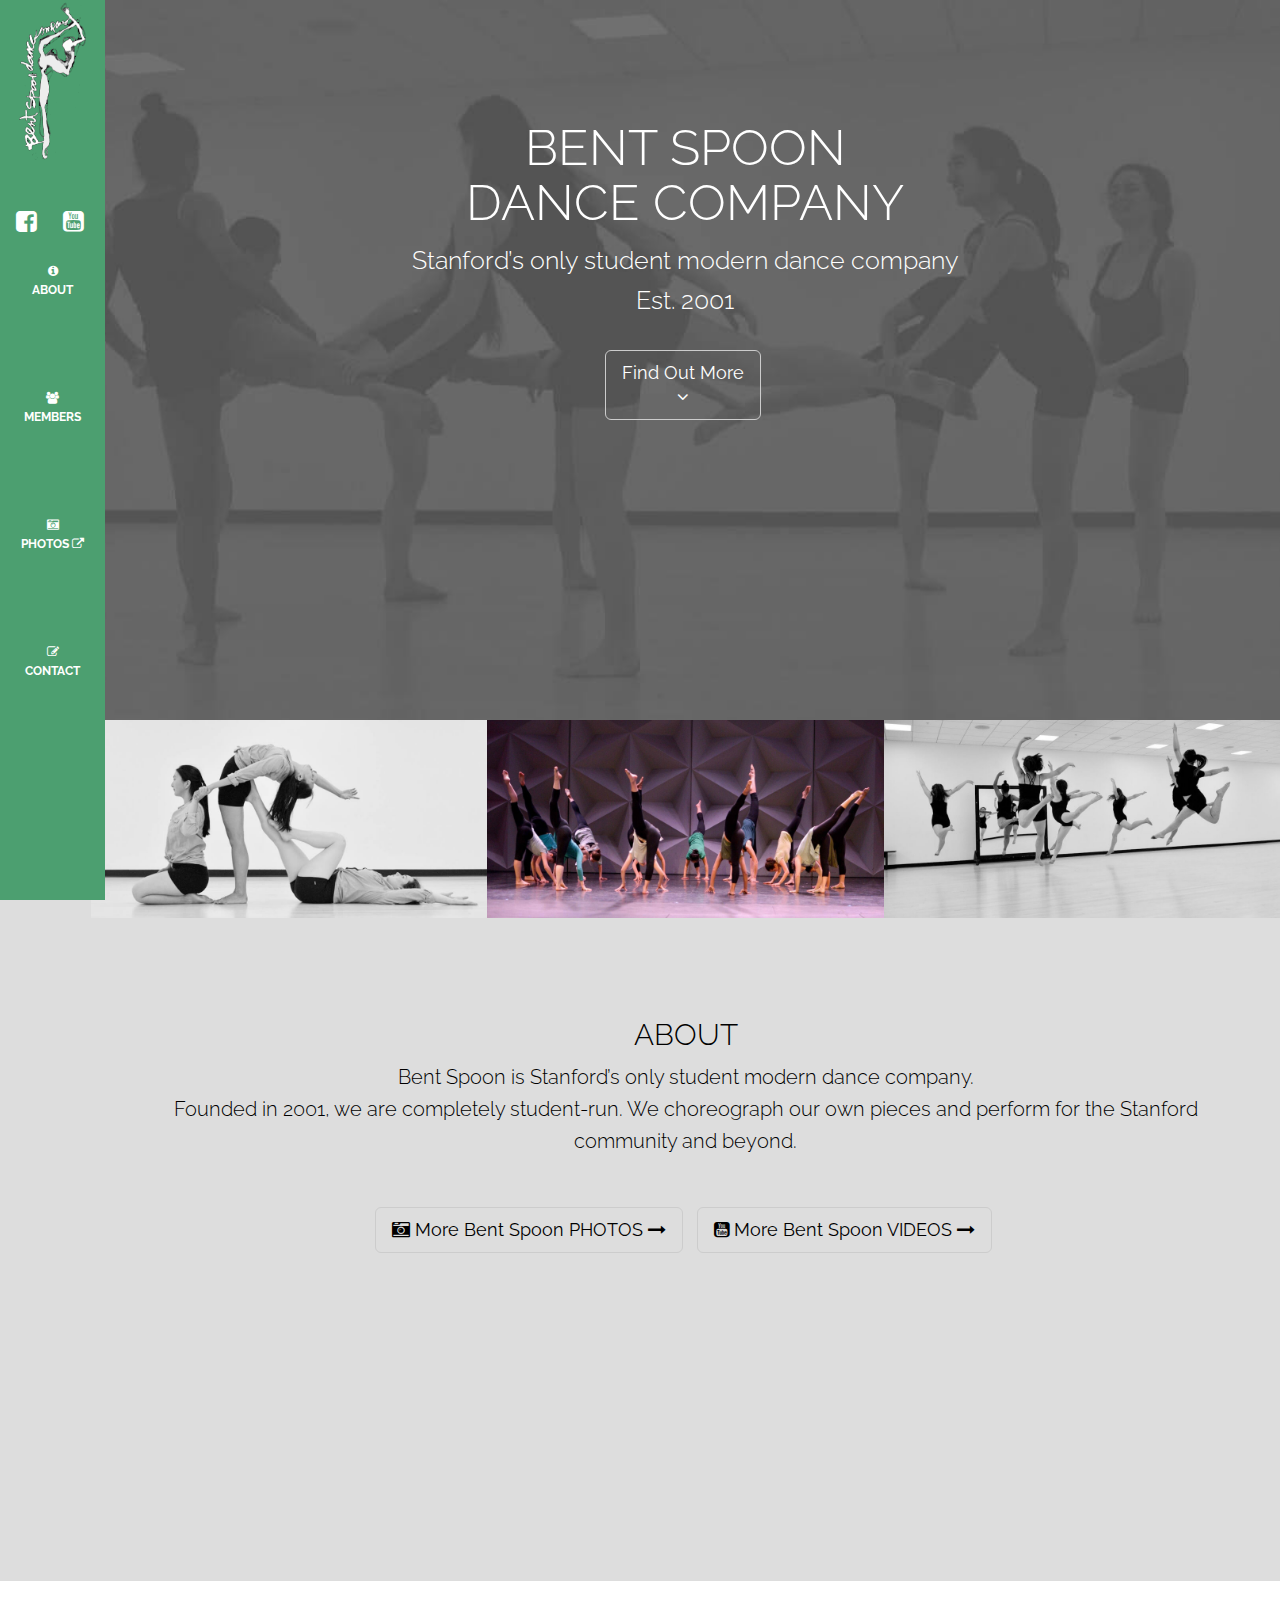
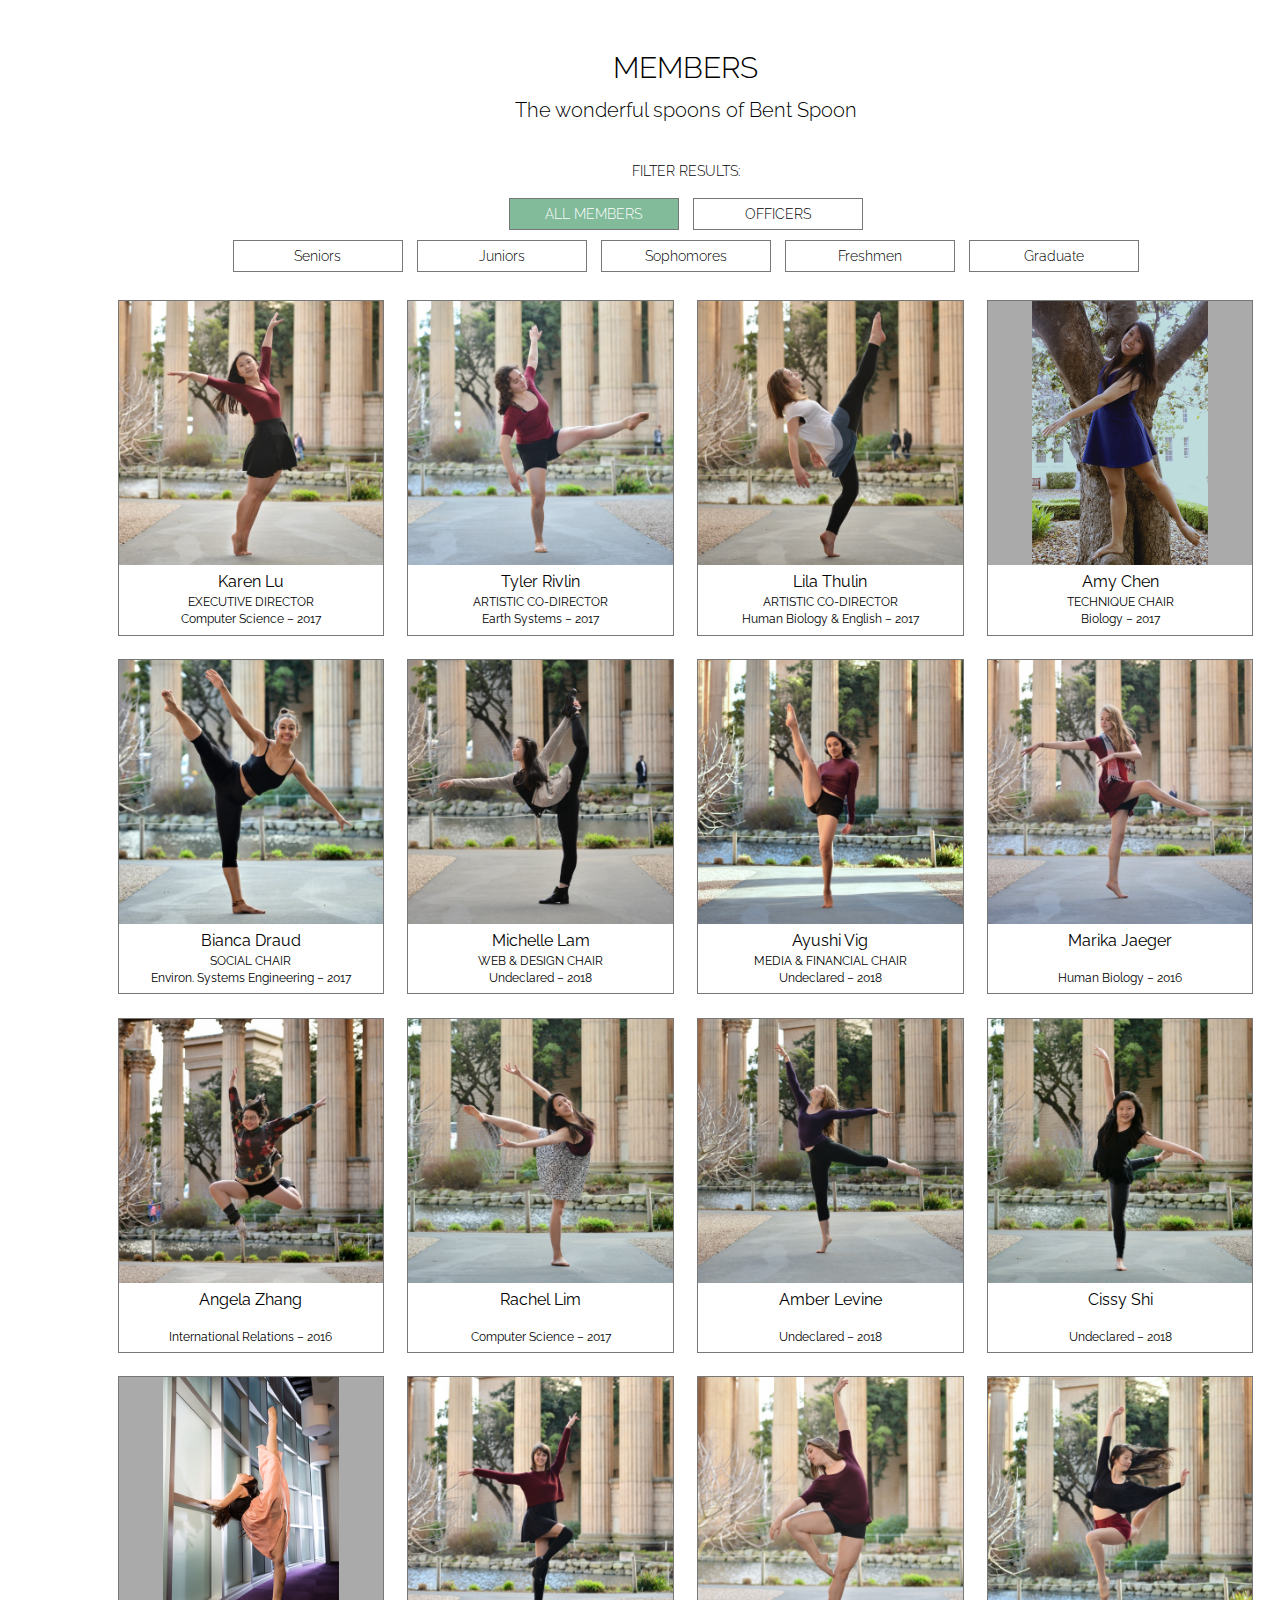
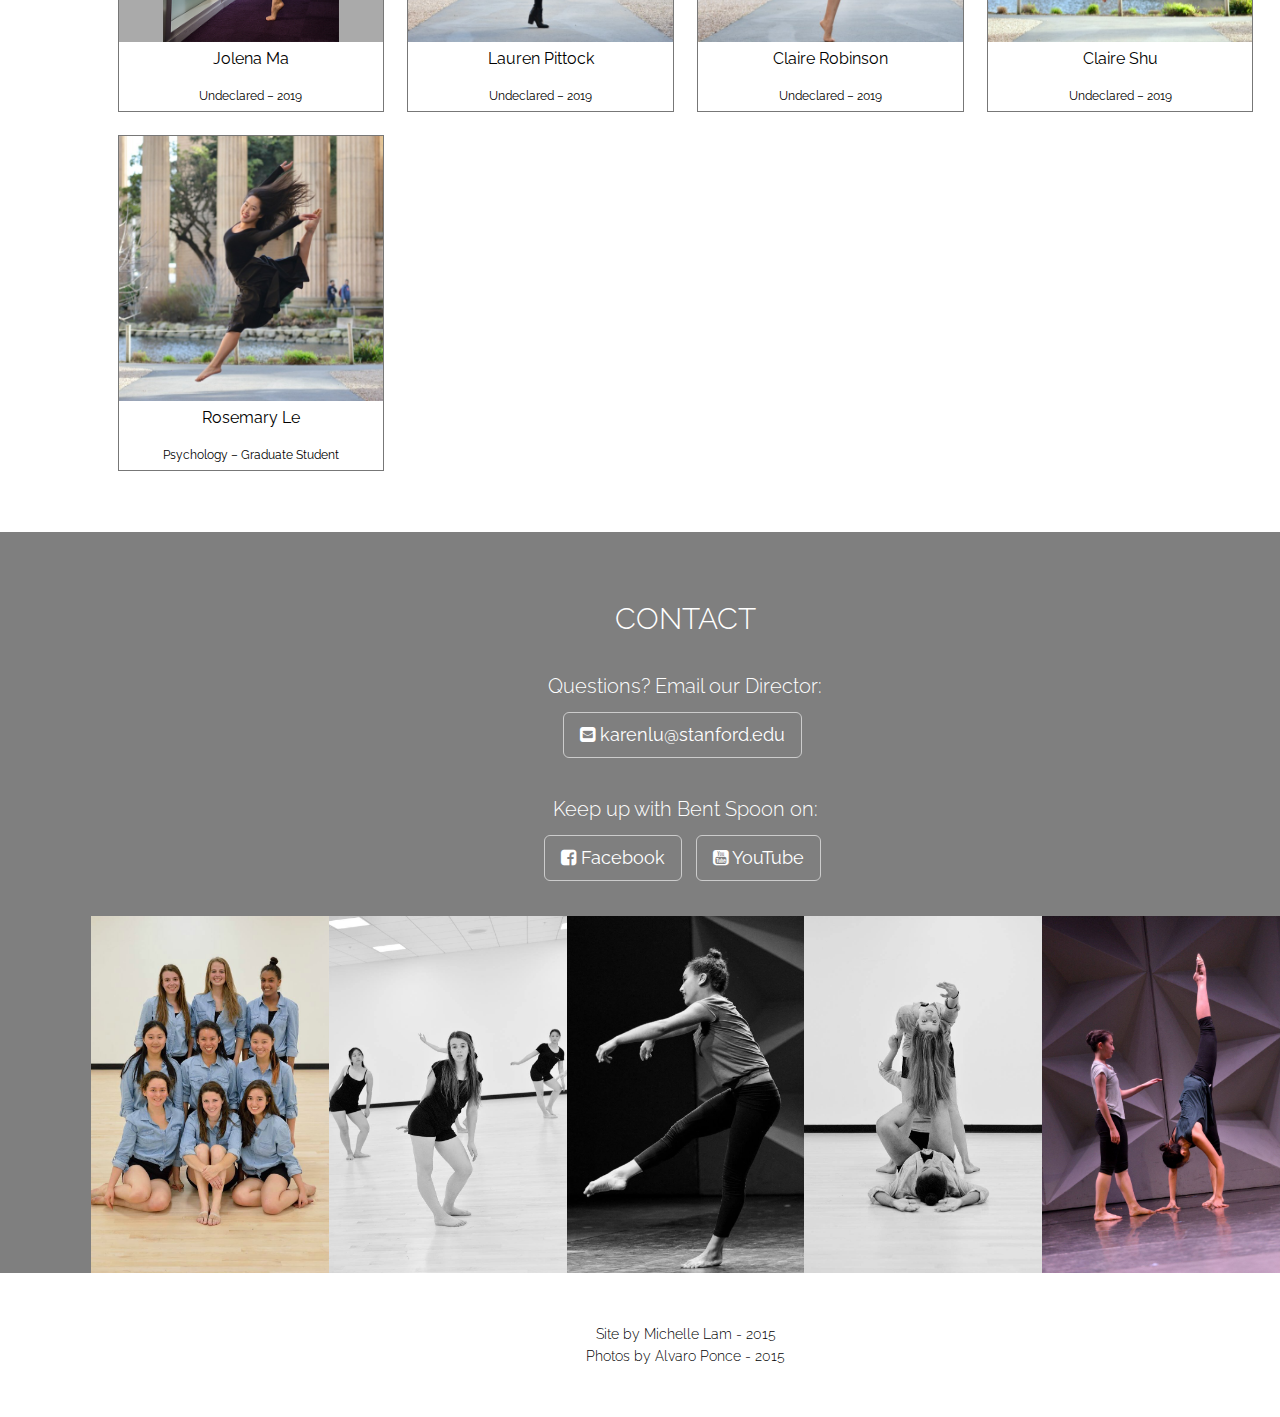
==== index.html @ 115f5fcd "New Members; New Photos; Tweaks to layout" ====
<!DOCTYPE html>
<html lang="en">

<head>
    <meta charset="utf-8">
    <meta http-equiv="X-UA-Compatible" content="IE=edge">
    <meta name="viewport" content="width=device-width, initial-scale=1">
    <meta name="description" content="">
    <meta name="author" content="Michelle Lam">

    <title>Bent Spoon | Home</title>
    <!-- Favicon -->
    <link rel="icon" href="img/favicon.png">

    <!-- Bootstrap Core CSS -->
    <link href="css/bootstrap.min.css" rel="stylesheet">

    <!-- Custom CSS -->
    <link href="css/bentspoon.css" rel="stylesheet">

    <!-- Custom Fonts -->
    <link href="font-awesome/css/font-awesome.min.css" rel="stylesheet" type="text/css">
    <link href='http://fonts.googleapis.com/css?family=Raleway:100,300' rel='stylesheet' type='text/css'>
    <link href='https://fonts.googleapis.com/css?family=Karla' rel='stylesheet' type='text/css'>
    <link href='https://fonts.googleapis.com/css?family=Merriweather:300' rel='stylesheet' type='text/css'>

    <!-- Google Analytics -->
    <script>
        (function(i,s,o,g,r,a,m){i['GoogleAnalyticsObject']=r;i[r]=i[r]||function(){
        (i[r].q=i[r].q||[]).push(arguments)},i[r].l=1*new Date();a=s.createElement(o),
        m=s.getElementsByTagName(o)[0];a.async=1;a.src=g;m.parentNode.insertBefore(a,m)
        })(window,document,'script','//www.google-analytics.com/analytics.js','ga');

        ga('create', 'UA-58068962-2', 'auto');
        ga('send', 'pageview');
    </script>

    <!-- HTML5 Shim and Respond.js IE8 support of HTML5 elements and media queries -->
    <!-- WARNING: Respond.js doesn't work if you view the page via file:// -->
    <!--[if lt IE 9]>
        <script src="https://oss.maxcdn.com/libs/html5shiv/3.7.0/html5shiv.js"></script>
        <script src="https://oss.maxcdn.com/libs/respond.js/1.4.2/respond.min.js"></script>
    <![endif]-->

</head>

<body id="page-top" data-spy="scroll" data-target=".menu">

    <!-- MENU -->
    <div class="menu" id="menu">
        <nav>
            <ul>
                <li>
                    <a href="#page-top" class="page-scroll"><button><a class="navbar-brand menu-icon page-scroll" href="#page-top"></a></button></a>
                </li>
                <div class="list-inline">
                    <li>
                        <a href="https://www.facebook.com/pages/Bent-Spoon-Dance-Company/716064525123677" target="_blank"><button style="background:none"><i class="fa fa-facebook-square" style="font-size:24px"></i></button></a>
                    </li>
                    <li>
                        <a href="https://www.youtube.com/channel/UCRAQtUXDnIWSgRByswq-v7A" target="_blank"><button style="background:none"><i class="fa fa-youtube-square" style="font-size:24px"></i></button></a>
                    </li>
                </div>
                <li>
                    <a href="#about" class="page-scroll"><button><p> <i class="menu-fa fa fa-info-circle"></i><br>ABOUT</p></button></a>
                </li>
                <li>
                    <a href="#members" class="page-scroll"><button><p> <i class="fa fa-users"></i><br>MEMBERS</p></button></a>
                </li>
                <li>
                    <a href="photos.html" target="_blank"><button><p><i class="fa fa-camera-retro"></i><br>PHOTOS <i class="fa fa-external-link"></i></p></button></a>
                </li>
                <li>
                    <a href="#contact" class="page-scroll"><button><p><i class="fa fa-pencil-square-o"></i><br>CONTACT</p></button></a>
                </li>
            </ul>
        </nav>
    </div>

    <!--/MENU end -->

    <!-- NAVIGATION -->
    <nav class="navbar navbar-custom navbar-fixed-top" role="navigation">
        <div class="container">
            <div class="navbar-header">
                <button type="button" class="navbar-toggle" data-toggle="collapse" data-target=".navbar-main-collapse">
                    <i class="fa fa-bars"></i>
                </button>
                <a class="navbar-brand navbar-head page-scroll" href="index.html#page-top">
                    Bent Spoon
                </a>
            </div>

            <div class="collapse navbar-collapse navbar-right navbar-main-collapse">
                <ul class="nav navbar-nav">
                    <li class="hidden">
                        <a href="#page-top"></a>
                    </li>
                    <!-- <li><a class="page-scroll" href="#about">About</a></li> -->
                    <li><a class="page-scroll" href="#members">Members</a> </li>
                    <li><a class="page-scroll" href="photos.html" target="_blank">Photos <i class="fa fa-external-link"></i></a></li>
                    <li><a class="page-scroll" href="#contact">Contact</a></li>
                    <li><a class="page-scroll" href="https://www.facebook.com/pages/Bent-Spoon-Dance-Company/716064525123677" target="_blank">Facebook</a></li>
                    <li><a class="page-scroll" href="https://www.youtube.com/channel/UCRAQtUXDnIWSgRByswq-v7A" target="_blank">YouTube</a></li>

                </ul>
            </div>
        </div>
    </nav>
    <!--/NAVIGATION end-->

    <!-- INTRODUCTION -->
    <section class="intro container text-center">
        <div class="row">
            <div class="intro-body col-md-8 col-md-offset-2">
                <h1 class="brand-heading">Bent Spoon <br>Dance Company</h1>
                <p class="intro-text">Stanford’s only student modern dance company
                <br> Est. 2001</p>
                <br>
                <!-- <img src="img/flier1.png" width="75%"></img>
                <h2>2015-16 AUDITIONS</h2>
                <p class="intro-text">Sun Oct. 4 6:30 -8:30pm <br>Elliot Program Center</p>
                <ul class="list-inline banner-social-buttons">
                    <li>
                        <a href="https://www.facebook.com/events/930952283608861/" class="btn btn-default btn-lg page-scroll">See the Facebook Event <br></a>
                    </li>
                </ul> -->

                <ul class="list-inline banner-social-buttons">
                    <li>
                        <a href="#about" class="btn btn-default btn-lg page-scroll">Find Out More <br><i class="fa fa-angle-down"></i></a>
                    </li>
                </ul>
            </div>
        </div>
    </section>
    <!--/INTRODUCTION end-->

    <!-- ABOUT -->
    <section id="about" class="container about-section text-center">
        <div class="row">
            <div>
                <div id="aboutimage">
                    <!-- Image 1 -->
                    <div class="aboutimage">
                        <img src="img/bentspoon2.jpg"/></img>
                    </div>
                    <!-- Image 2 -->
                    <div class="aboutimage">
                        <img src="img/bentspoon3.jpg"/></img>
                    </div>
                    <!-- Image 3 -->
                    <div class="aboutimage">
                        <img src="img/bentspoon4.jpg"/></img>
                    </div>
                    <!-- <a class="photo-cred"><font color="#777">Photos by Alvaro Ponce - 2014</font></a> -->
                </div>

                <h2>About</h2>
                <p>Bent Spoon is Stanford’s only student modern dance company. <br>Founded in 2001, we are completely student-run. We choreograph our own pieces and perform for the Stanford community and beyond.</p>
                <!-- <p>In addition to our annual Spring Showcase, we collaborate with guest choreographers and artists to create engaging, multidisciplinary projects and works of art.</p> -->
                <div class="list-inline">
                    <li>
                        <a href="photos.html" class="btn dark btn-default btn-lg" target="_blank"><i class="fa dark fa-camera-retro"></i> <span class="network-name">More Bent Spoon PHOTOS <i class="fa dark fa-long-arrow-right"></i></span></a>
                    </li>
                    <li>
                        <a href="https://www.youtube.com/channel/UCRAQtUXDnIWSgRByswq-v7A" class="btn dark btn-default btn-lg" target="_blank"><i class="fa dark fa-youtube-square"></i> <span class="network-name">More Bent Spoon VIDEOS <i class="fa dark fa-long-arrow-right"></i></span></a>
                    </li>
                </div>
                <div>
                    <iframe width="450" height="253" src="https://www.youtube.com/embed/oY1ifLb_RNk" frameborder="0" allowfullscreen></iframe>
                    <iframe width="450" height="253" src="https://www.youtube.com/embed/y-OUI2RUa8c" frameborder="0" allowfullscreen></iframe>
                    <!-- <iframe width="450" height="253" src="https://www.youtube.com/embed/pgJZRw30BSU" frameborder="0" allowfullscreen></iframe> -->
                </div>

            </div>
        </div>
    </section>
    <!--/ABOUT end-->

    <!-- MEMBERS -->
    <section id="members" class="container members-section text-center">
        <h2>Members</h2>
        <p>The wonderful spoons of Bent Spoon</p>
        <ul id="filter-label" class="clearfix">FILTER RESULTS:</ul>

        <ul id="filters" class="clearfix">
            <li><span class="filter active" data-filter="all">ALL MEMBERS</span></li>
            <li><span class="filter" data-filter=".officers">OFFICERS</span></li>
            <br>
            <li><span class="filter" data-filter=".2016">Seniors</span></li>
            <li><span class="filter" data-filter=".2017">Juniors</span></li>
            <li><span class="filter" data-filter=".2018">Sophomores</span></li>
            <li><span class="filter" data-filter=".2019">Freshmen</span></li>
            <li><span class="filter" data-filter=".grad">Graduate</span></li>
        </ul>

        <div id="memberlist">
            <!-- Member 1 -->
            <div class="member-entry mix officers 2017" data-cat="officers 2017">
                <div class="member-wrapper">
                    <img src="img/_KarenLu.jpg"/>
                    <div class="label-bg"></div>
                    <a class="btn btn-default btn-block" data-toggle="modal">Karen Lu<br><span class="text-category">EXECUTIVE DIRECTOR<br>Computer Science – 2017</span></a>
                </div>
            </div>

            <!-- Member 2 -->
            <div class="member-entry mix officers 2017" data-cat="officers 2017">
                <div class="member-wrapper">
                    <img src="img/_TylerRivlin.jpg"/>
                    <div class="label-bg"></div>
                    <a class="btn btn-default btn-block" data-toggle="modal">Tyler Rivlin<br><span class="text-category">ARTISTIC CO-DIRECTOR<br>Earth Systems – 2017</span></a>
                </div>
            </div>

            <!-- Member 3 -->
            <div class="member-entry mix officers 2017" data-cat="officers 2017">
                <div class="member-wrapper">
                    <img src="img/_LilaThulin.jpg"/>
                    <div class="label-bg"></div>
                    <a class="btn btn-default btn-block" data-toggle="modal">Lila Thulin<br><span class="text-category">ARTISTIC CO-DIRECTOR<br>Human Biology & English – 2017</span></a>
                </div>
            </div>

            <!-- Member 4 -->
            <div class="member-entry mix officers 2017" data-cat="officers 2017">
                <div class="member-wrapper">
                    <img src="img/_AmyChen.jpg"/>
                    <div class="label-bg"></div>
                    <a class="btn btn-default btn-block" data-toggle="modal">Amy Chen<br><span class="text-category">TECHNIQUE CHAIR<br>Biology – 2017</span></a>
                </div>
            </div>

            <!-- Member 5 -->
            <div class="member-entry mix officers 2017" data-cat="officers 2017">
                <div class="member-wrapper">
                    <img src="img/_BiancaDraud.jpg"/>
                    <div class="label-bg"></div>
                    <a class="btn btn-default btn-block" data-toggle="modal">Bianca Draud<br><span class="text-category">SOCIAL CHAIR<br>Environ. Systems Engineering – 2017</span></a>
                </div>
            </div>

            <!-- Member 6 -->
            <div class="member-entry mix officers 2018" data-cat="officers 2018">
                <div class="member-wrapper">
                    <img src="img/_MichelleLam.jpg"/>
                    <div class="label-bg"></div>
                    <a class="btn btn-default btn-block" data-toggle="modal">Michelle Lam<br><span class="text-category">WEB & DESIGN CHAIR<br>Undeclared – 2018</span></a>
                </div>
            </div>

            <!-- Member 7 -->
            <div class="member-entry mix officers 2018" data-cat="officers 2018">
                <div class="member-wrapper">
                    <img src="img/_AyushiVig.jpg"/>
                    <div class="label-bg"></div>
                    <a class="btn btn-default btn-block" data-toggle="modal">Ayushi Vig<br> <span class="text-category">MEDIA & FINANCIAL CHAIR<br>Undeclared – 2018</span></a>
                </div>
            </div>

            <!-- Member 8 -->
            <div class="member-entry mix 2016" data-cat="2016">
                <div class="member-wrapper">
                    <img src="img/_MarikaJaeger.jpg"/>
                    <div class="label-bg"></div>
                    <a class="btn btn-default btn-block" data-toggle="modal">Marika Jaeger<br><span class="text-category"><br>Human Biology – 2016</span></a>
                </div>
            </div>

            <!-- Member 9 -->
            <div class="member-entry mix 2016" data-cat="2016">
                <div class="member-wrapper">
                    <img src="img/_AngelaZhang.jpg"/>
                    <div class="label-bg"></div>
                    <a class="btn btn-default btn-block" data-toggle="modal">Angela Zhang<br><span class="text-category"><br>International Relations – 2016</span></a>
                </div>
            </div>

            <!-- Member 10 -->
            <div class="member-entry mix 2017" data-cat="2017">
                <div class="member-wrapper">
                    <img src="img/_RachelLim.jpg"/>
                    <div class="label-bg"></div>
                    <a class="btn btn-default btn-block" data-toggle="modal">Rachel Lim<br><span class="text-category"><br>Computer Science – 2017</span></a>
                </div>
            </div>


            <!-- Member 11 -->
            <div class="member-entry mix 2018" data-cat="2018">
                <div class="member-wrapper">
                    <img src="img/_AmberLevine.jpg"/>
                    <div class="label-bg"></div>
                    <a class="btn btn-default btn-block" data-toggle="modal">Amber Levine<br><span class="text-category"><br>Undeclared – 2018</span></a>
                </div>
            </div>

            <!-- Member 12 -->
            <div class="member-entry mix 2018" data-cat="2018">
                <div class="member-wrapper">
                    <img src="img/_CissyShi.jpg"/>
                    <div class="label-bg"></div>
                    <a class="btn btn-default btn-block" data-toggle="modal">Cissy Shi<br><span class="text-category"><br>Undeclared – 2018</span></a>
                </div>
            </div>

            <!-- Member 13 -->
            <div class="member-entry mix 2019" data-cat="2019">
                <div class="member-wrapper">
                    <img src="img/_JolenaMa.jpg"/>
                    <div class="label-bg"></div>
                    <a class="btn btn-default btn-block" data-toggle="modal">Jolena Ma<br><span class="text-category"><br>Undeclared – 2019</span></a>
                </div>
            </div>

            <!-- Member 14 -->
            <div class="member-entry mix 2019" data-cat="2019">
                <div class="member-wrapper">
                    <img src="img/_LaurenPittock.jpg"/>
                    <div class="label-bg"></div>
                    <a class="btn btn-default btn-block" data-toggle="modal">Lauren Pittock<br><span class="text-category"><br>Undeclared – 2019</span></a>
                </div>
            </div>

            <!-- Member 15 -->
            <div class="member-entry mix 2019" data-cat="2019">
                <div class="member-wrapper">
                    <img src="img/_ClaireRobinson.jpg"/>
                    <div class="label-bg"></div>
                    <a class="btn btn-default btn-block" data-toggle="modal">Claire Robinson<br><span class="text-category"><br>Undeclared – 2019</span></a>
                </div>
            </div>

            <!-- Member 16 -->
            <div class="member-entry mix 2019" data-cat="2019">
                <div class="member-wrapper">
                    <img src="img/_ClaireShu.jpg"/>
                    <div class="label-bg"></div>
                    <a class="btn btn-default btn-block" data-toggle="modal">Claire Shu<br><span class="text-category"><br>Undeclared – 2019</span></a>
                </div>
            </div>

            <!-- Member 17 -->
            <div class="member-entry mix grad" data-cat="grad">
                <div class="member-wrapper">
                    <img src="img/_RosemaryLe.jpg"/>
                    <div class="label-bg"></div>
                    <a class="btn btn-default btn-block" data-toggle="modal">Rosemary Le<br><span class="text-category"><br>Psychology – Graduate Student</span></a>
                </div>
            </div>

        </div>
    </section>
    <!--/MEMBERS end-->

    <!-- CONTACT -->
    <section id="contact" class="container contact-section text-center">
        <div class="row">
            <div class="col-lg-8 col-lg-offset-2">
                <h2>Contact</h2>
                <p></p>
                <p>Questions? Email our Director:</p>
                <ul class="list-inline banner-social-buttons">
                    <li>
                        <a href="mailto:karenlu@stanford.edu" class="btn btn-default btn-lg" target="_blank"><i class="fa fa-envelope-square"></i> <span class="network-name">karenlu@stanford.edu</span></a>
                    </li>
                </ul>

                <p>Keep up with Bent Spoon on:</p>
                <ul class="list-inline banner-social-buttons">
                    <li>
                        <a href="https://www.facebook.com/pages/Bent-Spoon-Dance-Company/716064525123677"  class="btn btn-default btn-lg" target="_blank"><i class="fa fa-facebook-square"></i> <span class="network-name">Facebook</span></a>
                    </li>
                    <li>
                        <a href="https://www.youtube.com/channel/UCRAQtUXDnIWSgRByswq-v7A" class="btn btn-default btn-lg" target="_blank"><i class="fa fa-youtube-square"></i> <span class="network-name">YouTube</span></a>
                    </li>
                </ul>
            </div>
        </div>
        <div class="row">
            <div id="aboutimage2">
                <!-- Image 4 -->
                <div class="aboutimage">
                    <img src="img/bentspoon5.jpg"/></img>
                </div>
                <!-- Image 5 -->
                <div class="aboutimage">
                    <img src="img/bentspoon6.jpg"/></img>
                </div>
                <!-- Image 6 -->
                <div class="aboutimage">
                    <img src="img/bentspoon7.jpg"/></img>
                </div>
                <!-- Image 7 -->
                <div class="aboutimage">
                    <img src="img/bentspoon8.jpg"/></img>
                </div>
                <!-- Image 8 -->
                <div class="aboutimage">
                    <img src="img/bentspoon9.jpg"/></img>
                </div>
            </div>
        </div>
    </section>
    <!--/CONTACT end-->

    <!-- FOOTER -->
    <footer>
        <div class="container text-center">
            <p>Site by Michelle Lam - 2015</p>
            <p>Photos by Alvaro Ponce - 2015</p>
        </div>
    </footer>

    <!-- jQuery -->
    <script src="https://ajax.googleapis.com/ajax/libs/jquery/2.1.3/jquery.min.js"></script>

    <!-- Bootstrap Core JavaScript -->
    <script src="js/bootstrap.min.js"></script>

    <!-- Plugin JavaScript -->
    <script src="js/jquery.easing.min.js"></script>
    <script src="js/jquery.mixitup.min.js"></script>

    <!-- Custom Theme JavaScript -->
    <script src="js/bentspoon.js"></script>

</body>

</html>
---- css/bentspoon.css ----
body {
    width: 100%;
    height: 100%;
    font-family: 'Raleway',"Helvetica Neue",Helvetica,Arial,sans-serif;
    font-weight:300;
    color: #000;
    background-color: #fff;
}

html {
    width: 100%;
    height: 100%;
}

h1,
h2 {
    font-family: 'Raleway',"Helvetica Neue",Helvetica,Arial,sans-serif;
    font-weight: 300;
    text-transform: uppercase;
}
h3,
h4,
h5,
h6,

p {
    margin: 0 0 25px;
    font-size: 20px;
    line-height: 1.5;
}

@media(min-width:767px) {
    p {
        margin: 0 0 35px;
        font-size: 20px;
        line-height: 1.6;
    }
}

a {
    color: #000;
    text-decoration: none;
    -webkit-transition: all .2s ease-in-out;
    -moz-transition: all .2s ease-in-out;
    transition: all .2s ease-in-out;
}

a:hover,
a:focus {
    text-decoration: none;
    color: #000;
}

.img-centered {
    margin: 0 auto;
}

.fa {
    color: #fff;
}

.fa.dark {
    color:#000;
}

.arrow {
    margin: 0;
    height: 100px;
}

/* MENU ---------------------------------------------------------------*/
@media(max-width:767px) {
    .menu{
        visibility: hidden;
        -webkit-transform: translateX(-106px);
        -moz-transform: translateX(-106px);
        -ms-transform: translateX(-106px);
        -o-transform: translateX(-106px);
        transform: translateX(-106px);
    }
}

@media(min-width:767px) {
    .container {
        padding-left: 106px;
    }
}

button {
    border: none;
    padding-bottom: 50%;
    margin: 0;
    outline: none;
}

.menu {
    position: fixed;
    z-index: 1000;
    /*overflow-y: auto;*/
    left: 0px;
    top: 0px;
    height: 100%;
    background: #4C9F70;
    color: #fff;
}

.menu>nav>ul {
    height: 100%;
    padding-left: 10px;
    padding-right: 10px;
}

.menu>nav>ul>li button {
    cursor: pointer;
    background: rgba(0,0,0,0);
    display: inline-block;
    vertical-align: center;
    width: 100%;
    height: 100%;
}

.menu>nav>ul>li button p {
    margin-top: 10px;
    color: #fff;
    font-size: 12px;
    font-weight: bold;
}

.menu button p:after{
    background-image: url(../img/arrow.svg),none;
    background-repeat: no-repeat;
    content: '';
    position: absolute;
    right: -15%;
    width: 20px;
    height: 20px;
    background-size: contain;
}

.menu button p:after {
    opacity: 0;
    -webkit-transform: translateY(-5px);
    -moz-transform: translateY(-5px);
    -ms-transform: translateY(-5px);
    -o-transform: translateY(-5px);
    transform: translateY(-5px);
    -webkit-transition: all 100ms cubic-bezier(0.215, 0.61, 0.355, 1);
    -moz-transition: all 100ms cubic-bezier(0.215, 0.61, 0.355, 1);
    transition: all 100ms cubic-bezier(0.215, 0.61, 0.355, 1);
}

.menu button p:hover:after {
    opacity: 1;
    -webkit-transform: translateY(0);
    -moz-transform: translateY(0);
    -ms-transform: translateY(0);
    -o-transform: translateY(0);
    transform: translateY(0);
}

.menu-icon {
    background-image: url(../img/BentSpoon.png),none;
    background-repeat: no-repeat;
    background-size: 100%;
    width:100%;
    padding-bottom: 150px;
}

/* NAVBAR ---------------------------------------------------------------*/
@media(min-width:767px) {
    .nav{
        visibility: hidden;
    }
    .navbar {
        visibility: hidden;
    }
    .navbar-custom a {
        opacity: 0;
    }
    .navbar-custom {
        -webkit-transform: translateY(-56px);
        -moz-transform: translateY(-56px);
        -ms-transform: translateY(-56px);
        -o-transform: translateY(-56px);
        transform: translateY(-56px);
    }
}

.navbar-custom {
    font-family: 'Raleway',"Helvetica Neue",Helvetica,Arial,sans-serif;
    background-color: #4C9F70;
}

.navbar-custom a{
    color: #fff;
}

.navbar-brand {
    font-weight: 700;
}

.navbar-custom .navbar-brand:focus {
    outline: 0;
}

.navbar-custom .navbar-brand .navbar-toggle:focus,
.navbar-custom .navbar-brand .navbar-toggle:active {
    outline: 0;
}

.nav>li>a:hover {
    background-color: rgba(255,255,255,0.3);
}

/* INTRO ---------------------------------------------------------------*/

.intro {
    display: block;
    width: 100%;
    height: 80vh;
    text-align: center;
    color: #fff;
    background: url(../img/bentspoon1.jpg)
        no-repeat bottom center scroll;
    background-color: #000;
    -webkit-background-size: cover;
    -moz-background-size: cover;
    background-size: cover;
    -o-background-size: cover;
}

.intro .intro-body {
    padding-top: 100px;
    display: table-cell;
    vertical-align: middle;
}

.intro .intro-body .brand-heading {
    font-size: 40px;
    text-transform: uppercase;
}

.intro .intro-body .intro-text {
    font-size: 18px;
}

@media(min-width:767px) {

    .intro .intro-body .brand-heading {
        font-size: 50px;
    }

    .intro .intro-body .intro-text {
        font-size: 25px;
    }
}

/* ABOUT --------------------------------------------------------------- */
.about-section {
    color: #000;
    width: 100%;
    padding-bottom: 50px;
    background-color: #ddd;
    -webkit-background-size: cover;
    -moz-background-size: cover;
    background-size: cover;
    -o-background-size: cover;
}

#aboutimage .aboutimage {
    -webkit-box-sizing: border-box;
    -moz-box-sizing: border-box;
    -o-box-sizing: border-box;
    width:33.33%;
    margin:0%;
    float:left;
    overflow:hidden;
    padding-bottom: 100px;
}

#aboutimage2 .aboutimage{
    -webkit-box-sizing: border-box;
    -moz-box-sizing: border-box;
    -o-box-sizing: border-box;
    width:20%;
    margin:0%;
    float:left;
    overflow:hidden;
}

.aboutimage {
    overflow:hidden;
    position: relative !important;
    cursor:pointer;
}

.aboutimage img {
    max-width:100%;
    position: relative;
}

@media(max-width: 600px) {
    .about-section p {
        padding: 0 25px;
        margin: 0;
        padding-bottom: 50px;
    }
}

@media(min-width: 601px) {
    .about-section p {
        padding: 0 75px;
        margin: 0;
        padding-bottom: 50px;
    }
}

.about-section h2 {
    margin: 0;
    padding-top: 100px;
    padding-bottom: 10px;
}

/* MEMBERS --------------------------------------------------------------- */
.container {
    position: relative;
    -webkit-transition: all 1s ease;
    -moz-transition: all 1s ease;
    -o-transition: all 1s ease;
    transition: all 1s ease;
}

#memberlist .mix{
    display: none;
}

.members-section {
    width: 100%;
    color: #000;
    /*background-color: rgba(120,120,120,0.5);*/
    -webkit-background-size: cover;
    -moz-background-size: cover;
    background-size: cover;
    -o-background-size: cover;
    padding-top: 50px;
    padding-bottom: 50px;
}

#filter-label {
    padding: 0px;
}

#filters {
    margin:1%;
    padding:0;
    list-style:none;
}

#filters li {
    display: inline-block;
    margin: 5px 5px;
}

#filters li span {
    display: block;
    width: 170px;
    padding:5px 20px;
    text-decoration:none;
    color:#000;
    background: #fff;
    cursor: pointer;
    border: 1px solid #777;
}

#filters li span.active {
    color: #fff;
    background: #81BB9A;
}

#filters li span:hover {
    color: #fff;
    background: #a6cfb8;
}

#memberlist .member-entry {
    -webkit-box-sizing: border-box;
    -moz-box-sizing: border-box;
    -o-box-sizing: border-box;
    width:23%;
    margin:1%;
    display:none;
    float:left;
    overflow:hidden;
    border: 1px solid #777;
}

.member-wrapper {
    overflow:hidden;
    position: relative !important;
    background: #fff;
    cursor:pointer;
}

/* button features */
.member-wrapper a {
    background: #fff;
    color: #000;
    border: none;
    font-size: 16px;
}

.member-entry img {
    max-width:100%;
}

.member-entry .label {
    position: absolute;
    width: 100%;
    left:0px;
    bottom:-40px;
}

.member-entry .label-bg {
    width: 100%;
    height:100%;
    position: absolute;
    top:0;
    left:0;
}

.member-entry .label-text {
    color:#fff;
    background-color: #fff;
    position: relative;
    z-index:500;
    padding:5px 8px;
}

.member-entry .text-category {
    color: #000;
    display:block;
    font-size:12px;
    background-color: #fff;
}

@media (max-width: 600px) {
    #memberlist .member-entry {
        -webkit-box-sizing: border-box;
        -moz-box-sizing: border-box;
        -o-box-sizing: border-box;
        width:48%;
        margin:1%;
        display:none;
        float:left;
        overflow:hidden;
    }
}

/* CONTACT--------------------------------------------------------------- */
.contact-section {
    width: 100%;
    color: #fff;
    background-color: rgba(0,0,0,0.5);
    -webkit-background-size: cover;
    -moz-background-size: cover;
    background-size: cover;
    -o-background-size: cover;
    padding-top: 50px;
}

.btn {
    color: #fff;
    background: none;
}
.btn.dark {
    color:#000;
    background: none;
    margin-bottom: 20px;
}
.btn.dark:hover {
    color:#000;
    background: rgb(170,170,170);
}

.btn:hover {
    color: #fff;
    background: rgb(170,170,170);
}

ul.banner-social-buttons {
    margin-top: -25px;
    margin-bottom: 25px;
}

ul.banner-social-buttons li {
    margin-bottom: 10px;
}

/* PHOTOS --------------------------------------------------------------- */
.photos-section {
    display: table;
    width: 100%;
    height: 100%;
    padding-top: 100px;
}

/* FOOTER --------------------------------------------------------------- */
footer {
    padding: 50px 0;
}

footer p {
    margin: 0;
    font-size: 14px;
}

::-moz-selection {
    text-shadow: none;
    background: #fcfcfc;
    background: rgba(255,255,255,.2);
}

::selection {
    text-shadow: none;
    background: #fcfcfc;
    background: rgba(255,255,255,.2);
}

img::selection {
    background: 0 0;
}

img::-moz-selection {
    background: 0 0;
}

body {
    webkit-tap-highlight-color: rgba(255,255,255,.2);
}
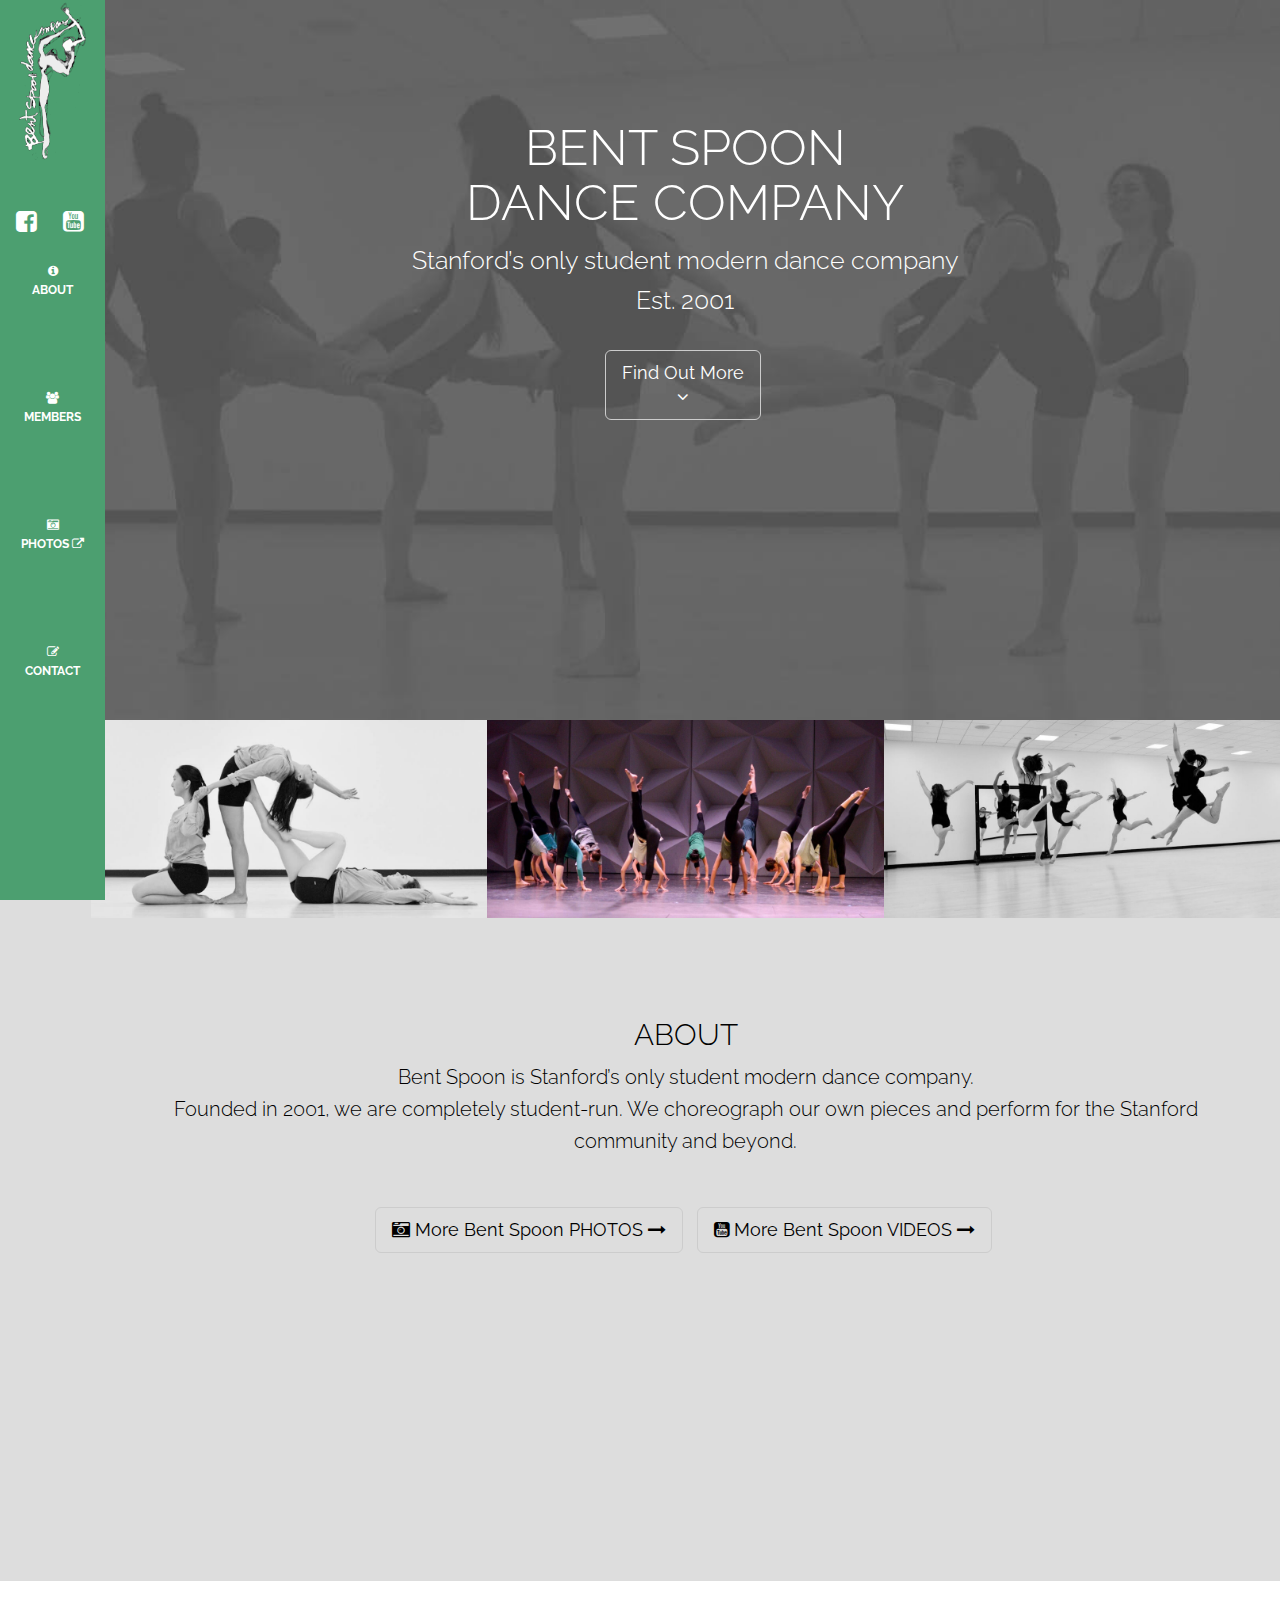
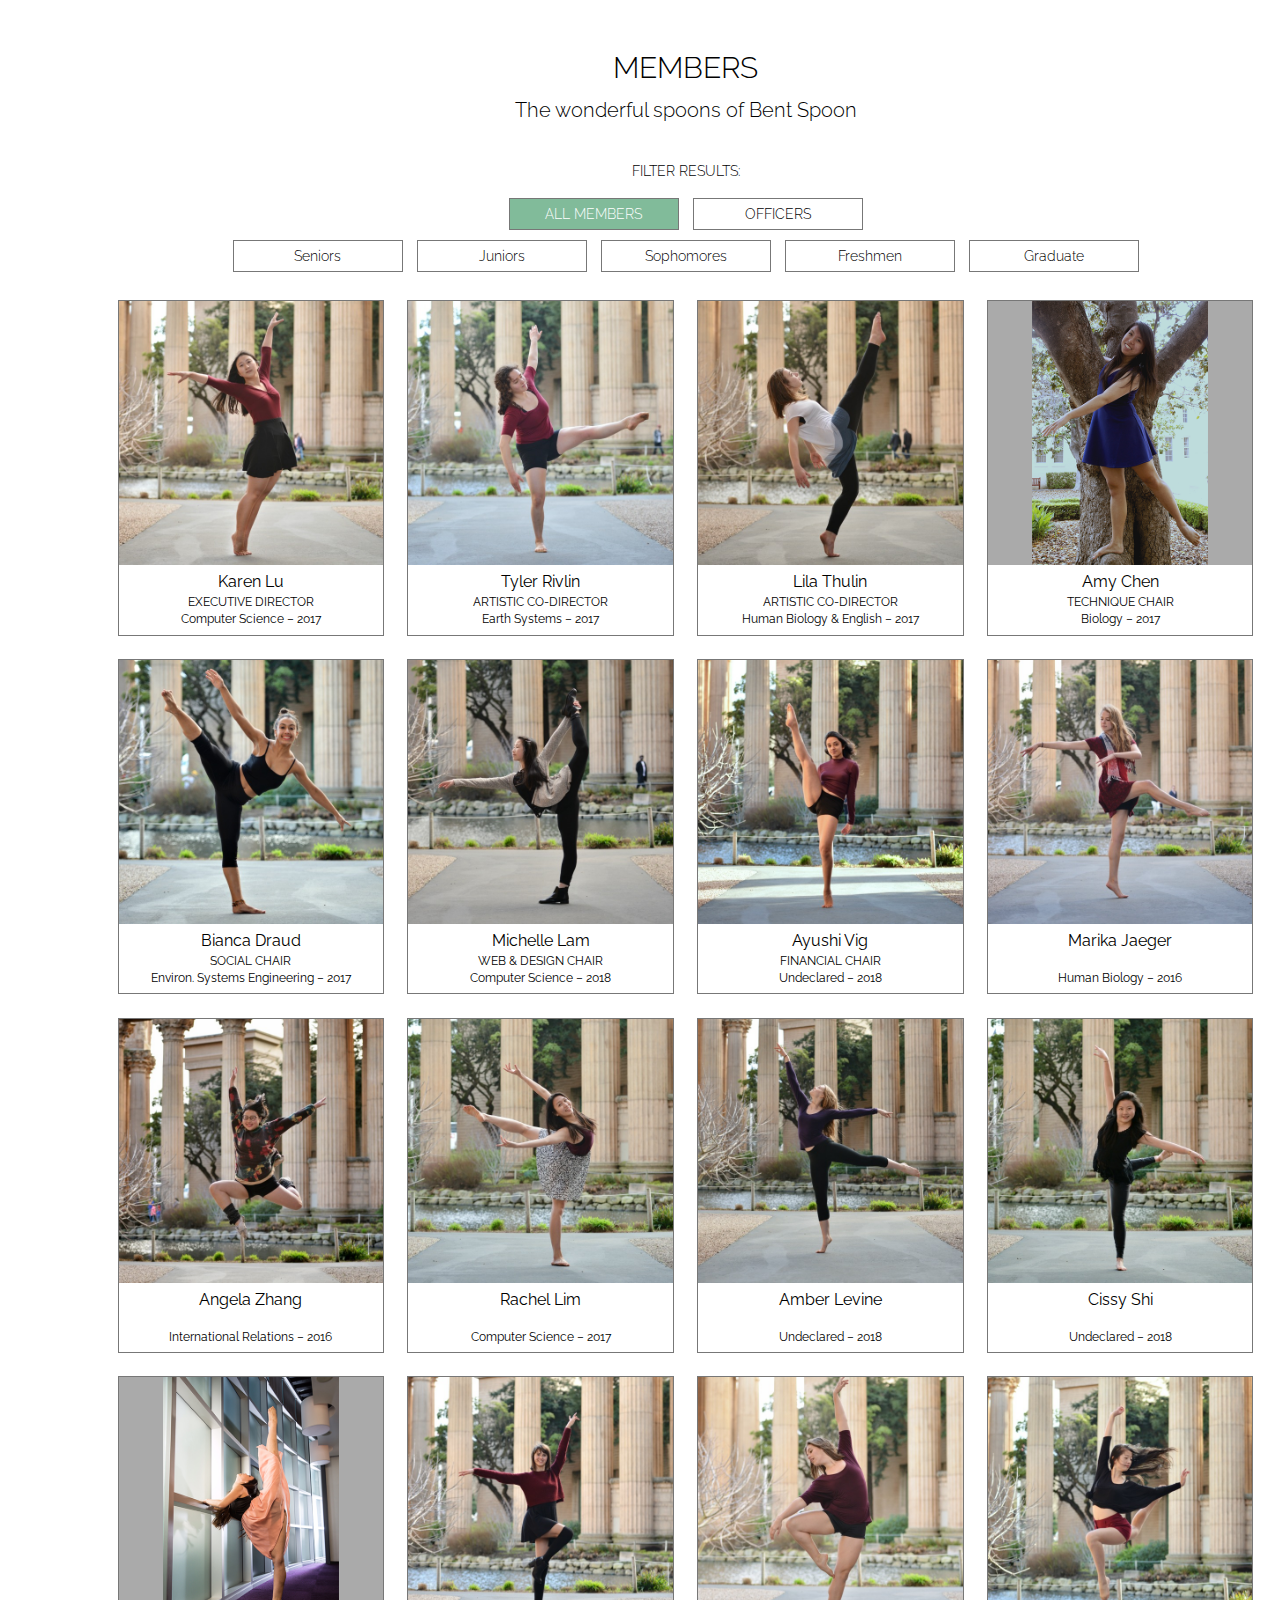
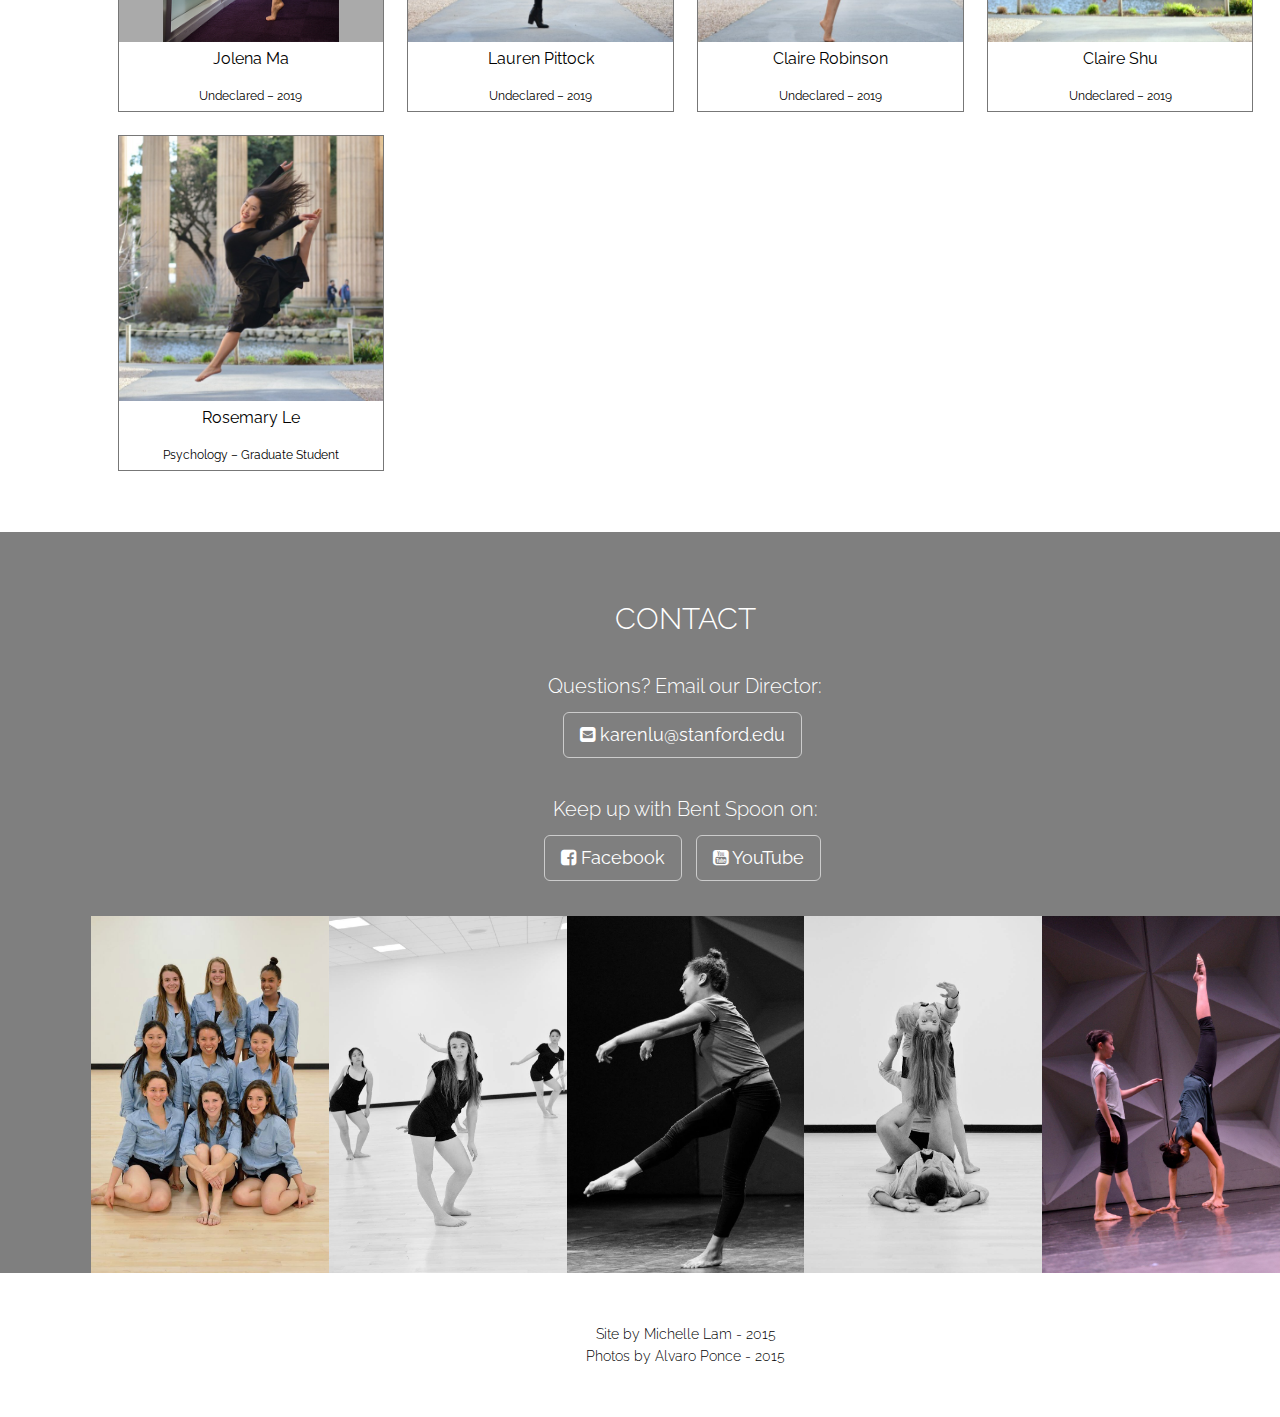
==== commit 28f41ddb: "minor information changes" ====
--- a/index.html
+++ b/index.html
@@ -246,7 +246,7 @@
                 <div class="member-wrapper">
                     <img src="img/_MichelleLam.jpg"/>
                     <div class="label-bg"></div>
-                    <a class="btn btn-default btn-block" data-toggle="modal">Michelle Lam<br><span class="text-category">WEB & DESIGN CHAIR<br>Undeclared – 2018</span></a>
+                    <a class="btn btn-default btn-block" data-toggle="modal">Michelle Lam<br><span class="text-category">WEB & DESIGN CHAIR<br>Computer Science – 2018</span></a>
                 </div>
             </div>
 
@@ -255,7 +255,7 @@
                 <div class="member-wrapper">
                     <img src="img/_AyushiVig.jpg"/>
                     <div class="label-bg"></div>
-                    <a class="btn btn-default btn-block" data-toggle="modal">Ayushi Vig<br> <span class="text-category">MEDIA & FINANCIAL CHAIR<br>Undeclared – 2018</span></a>
+                    <a class="btn btn-default btn-block" data-toggle="modal">Ayushi Vig<br> <span class="text-category">FINANCIAL CHAIR<br>Undeclared – 2018</span></a>
                 </div>
             </div>
 
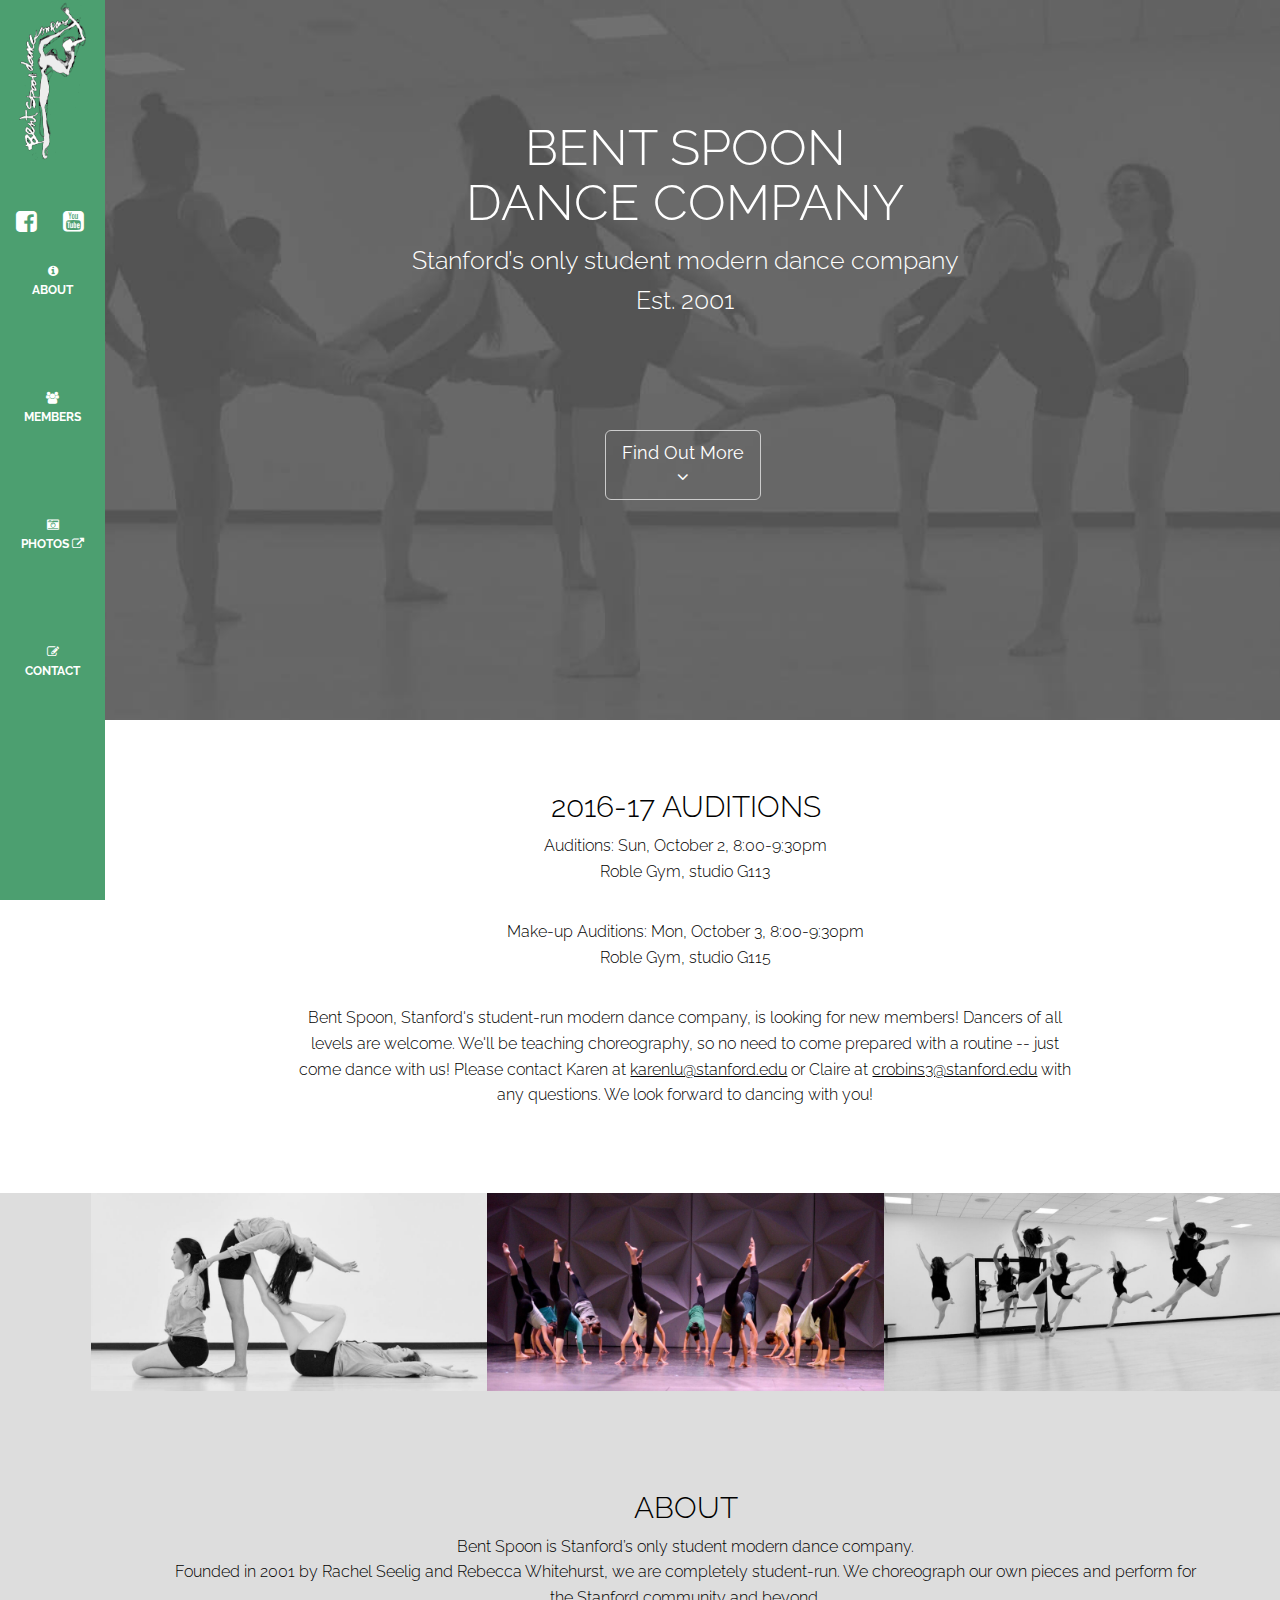
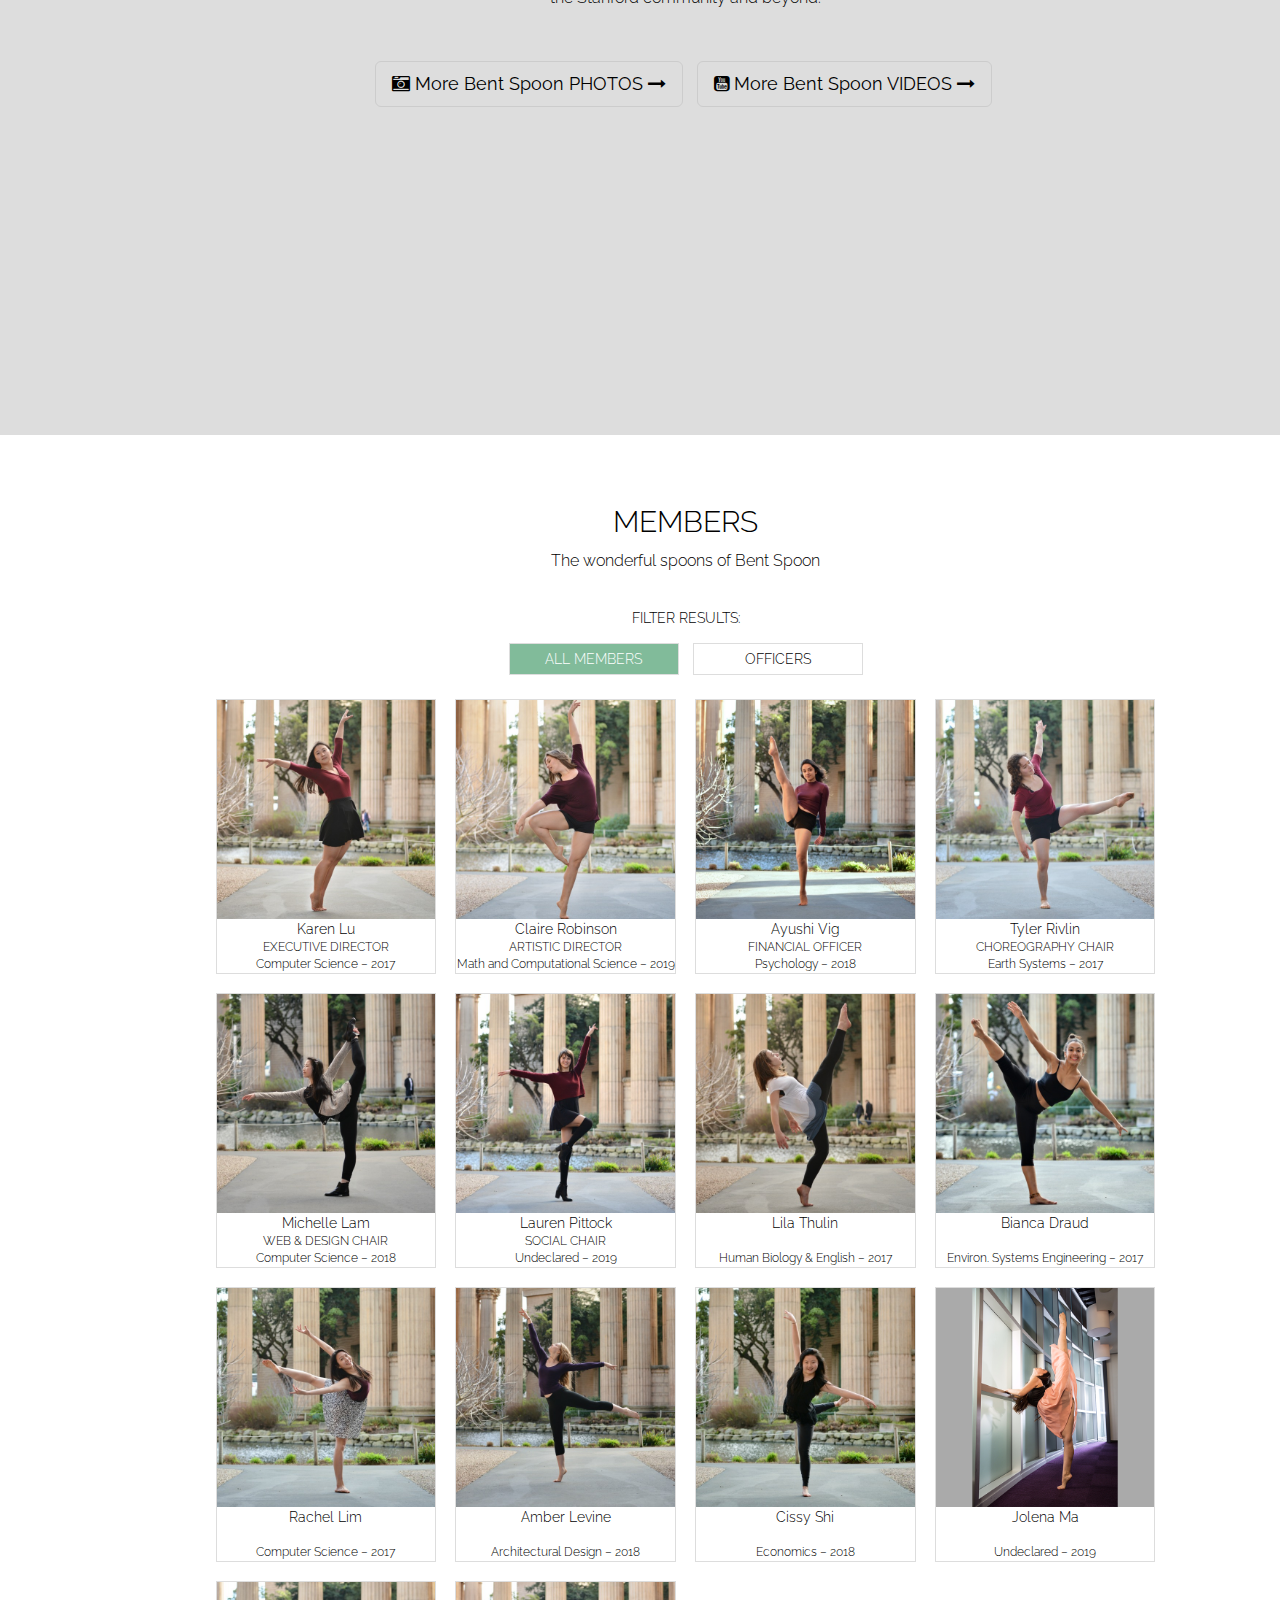
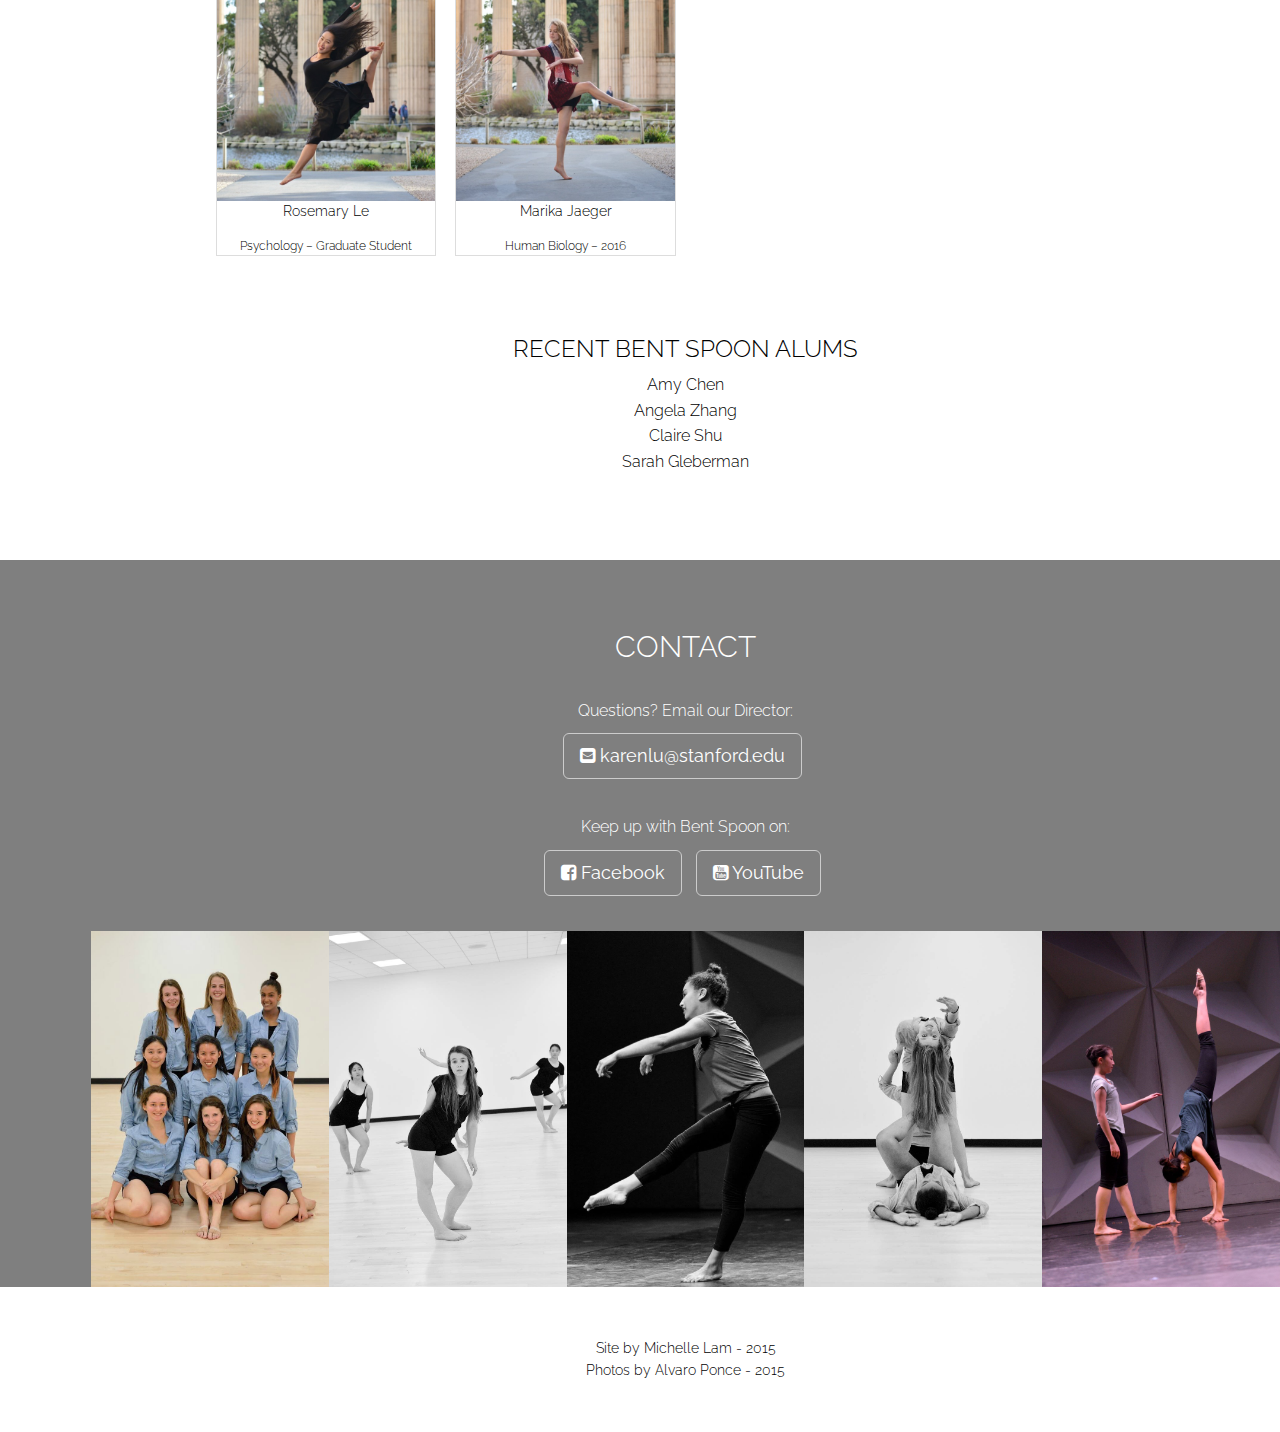
==== commit b73a4703: "Updates Members and Officers; Updates embedded videos; Adds auditions announcements; Changes formatt" ====
--- a/index.html
+++ b/index.html
@@ -114,18 +114,14 @@
         <div class="row">
             <div class="intro-body col-md-8 col-md-offset-2">
                 <h1 class="brand-heading">Bent Spoon <br>Dance Company</h1>
-                <p class="intro-text">Stanford’s only student modern dance company
-                <br> Est. 2001</p>
-                <br>
-                <!-- <img src="img/flier1.png" width="75%"></img>
-                <h2>2015-16 AUDITIONS</h2>
-                <p class="intro-text">Sun Oct. 4 6:30 -8:30pm <br>Elliot Program Center</p>
-                <ul class="list-inline banner-social-buttons">
-                    <li>
-                        <a href="https://www.facebook.com/events/930952283608861/" class="btn btn-default btn-lg page-scroll">See the Facebook Event <br></a>
-                    </li>
-                </ul> -->
-
+                <p class="intro-text">
+                    Stanford’s only student modern dance company<br>
+                    Est. 2001
+                </p>
+            </div>
+        </div>
+        <div class="row">
+            <div class="intro-body col-md-8 col-md-offset-2">
                 <ul class="list-inline banner-social-buttons">
                     <li>
                         <a href="#about" class="btn btn-default btn-lg page-scroll">Find Out More <br><i class="fa fa-angle-down"></i></a>
@@ -135,6 +131,27 @@
         </div>
     </section>
     <!--/INTRODUCTION end-->
+
+    <!-- ANNOUNCEMENTS -->
+    <section id="announce" class="container announce-section text-center">
+        <div class="row">
+            <h2>2016-17 AUDITIONS</h2>
+            <div class="row">
+                <div class="intro-body col-md-8 col-md-offset-2">
+                    <!-- <img src="img/flier1.png" width="75%"></img> -->
+                    <p class="">Auditions: Sun, October 2, 8:00-9:30pm <br>Roble Gym, studio G113</p>
+                    <p class="">Make-up Auditions: Mon, October 3, 8:00-9:30pm <br>Roble Gym, studio G115</p>
+                    <p class="">Bent Spoon, Stanford's student-run modern dance company, is looking for new members! Dancers of all levels are welcome. We'll be teaching choreography, so no need to come prepared with a routine -- just come dance with us! Please contact Karen at <a href="mailto:karenlu@stanford.edu">karenlu@stanford.edu</a> or Claire at <a href="mailto:crobins3@stanford.edu">crobins3@stanford.edu</a> with any questions. We look forward to dancing with you! </p>
+                    <!-- <ul class="list-inline banner-social-buttons">
+                        <li>
+                            <a href="" class="btn btn-default btn-lg page-scroll">See the Facebook Event <br></a>
+                        </li>
+                    </ul> -->
+                </div>
+            </div>
+        </div>
+    </section>
+    <!-- /ANNOUNCEMENTS end -->
 
     <!-- ABOUT -->
     <section id="about" class="container about-section text-center">
@@ -153,12 +170,10 @@
                     <div class="aboutimage">
                         <img src="img/bentspoon4.jpg"/></img>
                     </div>
-                    <!-- <a class="photo-cred"><font color="#777">Photos by Alvaro Ponce - 2014</font></a> -->
                 </div>
 
                 <h2>About</h2>
-                <p>Bent Spoon is Stanford’s only student modern dance company. <br>Founded in 2001, we are completely student-run. We choreograph our own pieces and perform for the Stanford community and beyond.</p>
-                <!-- <p>In addition to our annual Spring Showcase, we collaborate with guest choreographers and artists to create engaging, multidisciplinary projects and works of art.</p> -->
+                <p>Bent Spoon is Stanford’s only student modern dance company. <br>Founded in 2001 by Rachel Seelig and Rebecca Whitehurst, we are completely student-run. We choreograph our own pieces and perform for the Stanford community and beyond.</p>
                 <div class="list-inline">
                     <li>
                         <a href="photos.html" class="btn dark btn-default btn-lg" target="_blank"><i class="fa dark fa-camera-retro"></i> <span class="network-name">More Bent Spoon PHOTOS <i class="fa dark fa-long-arrow-right"></i></span></a>
@@ -169,8 +184,7 @@
                 </div>
                 <div>
                     <iframe width="450" height="253" src="https://www.youtube.com/embed/oY1ifLb_RNk" frameborder="0" allowfullscreen></iframe>
-                    <iframe width="450" height="253" src="https://www.youtube.com/embed/y-OUI2RUa8c" frameborder="0" allowfullscreen></iframe>
-                    <!-- <iframe width="450" height="253" src="https://www.youtube.com/embed/pgJZRw30BSU" frameborder="0" allowfullscreen></iframe> -->
+                    <iframe width="450" height="253" src="https://www.youtube.com/embed/pbW6zMjLRdQ" frameborder="0" allowfullscreen></iframe>
                 </div>
 
             </div>
@@ -180,176 +194,164 @@
 
     <!-- MEMBERS -->
     <section id="members" class="container members-section text-center">
-        <h2>Members</h2>
-        <p>The wonderful spoons of Bent Spoon</p>
-        <ul id="filter-label" class="clearfix">FILTER RESULTS:</ul>
-
-        <ul id="filters" class="clearfix">
-            <li><span class="filter active" data-filter="all">ALL MEMBERS</span></li>
-            <li><span class="filter" data-filter=".officers">OFFICERS</span></li>
-            <br>
-            <li><span class="filter" data-filter=".2016">Seniors</span></li>
-            <li><span class="filter" data-filter=".2017">Juniors</span></li>
-            <li><span class="filter" data-filter=".2018">Sophomores</span></li>
-            <li><span class="filter" data-filter=".2019">Freshmen</span></li>
-            <li><span class="filter" data-filter=".grad">Graduate</span></li>
-        </ul>
-
-        <div id="memberlist">
-            <!-- Member 1 -->
-            <div class="member-entry mix officers 2017" data-cat="officers 2017">
-                <div class="member-wrapper">
-                    <img src="img/_KarenLu.jpg"/>
-                    <div class="label-bg"></div>
-                    <a class="btn btn-default btn-block" data-toggle="modal">Karen Lu<br><span class="text-category">EXECUTIVE DIRECTOR<br>Computer Science – 2017</span></a>
-                </div>
-            </div>
-
-            <!-- Member 2 -->
-            <div class="member-entry mix officers 2017" data-cat="officers 2017">
-                <div class="member-wrapper">
-                    <img src="img/_TylerRivlin.jpg"/>
-                    <div class="label-bg"></div>
-                    <a class="btn btn-default btn-block" data-toggle="modal">Tyler Rivlin<br><span class="text-category">ARTISTIC CO-DIRECTOR<br>Earth Systems – 2017</span></a>
-                </div>
-            </div>
-
-            <!-- Member 3 -->
-            <div class="member-entry mix officers 2017" data-cat="officers 2017">
-                <div class="member-wrapper">
-                    <img src="img/_LilaThulin.jpg"/>
-                    <div class="label-bg"></div>
-                    <a class="btn btn-default btn-block" data-toggle="modal">Lila Thulin<br><span class="text-category">ARTISTIC CO-DIRECTOR<br>Human Biology & English – 2017</span></a>
-                </div>
-            </div>
-
-            <!-- Member 4 -->
-            <div class="member-entry mix officers 2017" data-cat="officers 2017">
-                <div class="member-wrapper">
-                    <img src="img/_AmyChen.jpg"/>
-                    <div class="label-bg"></div>
-                    <a class="btn btn-default btn-block" data-toggle="modal">Amy Chen<br><span class="text-category">TECHNIQUE CHAIR<br>Biology – 2017</span></a>
-                </div>
-            </div>
-
-            <!-- Member 5 -->
-            <div class="member-entry mix officers 2017" data-cat="officers 2017">
-                <div class="member-wrapper">
-                    <img src="img/_BiancaDraud.jpg"/>
-                    <div class="label-bg"></div>
-                    <a class="btn btn-default btn-block" data-toggle="modal">Bianca Draud<br><span class="text-category">SOCIAL CHAIR<br>Environ. Systems Engineering – 2017</span></a>
-                </div>
-            </div>
-
-            <!-- Member 6 -->
-            <div class="member-entry mix officers 2018" data-cat="officers 2018">
-                <div class="member-wrapper">
-                    <img src="img/_MichelleLam.jpg"/>
-                    <div class="label-bg"></div>
-                    <a class="btn btn-default btn-block" data-toggle="modal">Michelle Lam<br><span class="text-category">WEB & DESIGN CHAIR<br>Computer Science – 2018</span></a>
-                </div>
-            </div>
-
-            <!-- Member 7 -->
-            <div class="member-entry mix officers 2018" data-cat="officers 2018">
-                <div class="member-wrapper">
-                    <img src="img/_AyushiVig.jpg"/>
-                    <div class="label-bg"></div>
-                    <a class="btn btn-default btn-block" data-toggle="modal">Ayushi Vig<br> <span class="text-category">FINANCIAL CHAIR<br>Undeclared – 2018</span></a>
-                </div>
-            </div>
-
-            <!-- Member 8 -->
-            <div class="member-entry mix 2016" data-cat="2016">
-                <div class="member-wrapper">
-                    <img src="img/_MarikaJaeger.jpg"/>
-                    <div class="label-bg"></div>
-                    <a class="btn btn-default btn-block" data-toggle="modal">Marika Jaeger<br><span class="text-category"><br>Human Biology – 2016</span></a>
-                </div>
-            </div>
-
-            <!-- Member 9 -->
-            <div class="member-entry mix 2016" data-cat="2016">
-                <div class="member-wrapper">
-                    <img src="img/_AngelaZhang.jpg"/>
-                    <div class="label-bg"></div>
-                    <a class="btn btn-default btn-block" data-toggle="modal">Angela Zhang<br><span class="text-category"><br>International Relations – 2016</span></a>
-                </div>
-            </div>
-
-            <!-- Member 10 -->
-            <div class="member-entry mix 2017" data-cat="2017">
-                <div class="member-wrapper">
-                    <img src="img/_RachelLim.jpg"/>
-                    <div class="label-bg"></div>
-                    <a class="btn btn-default btn-block" data-toggle="modal">Rachel Lim<br><span class="text-category"><br>Computer Science – 2017</span></a>
-                </div>
-            </div>
-
-
-            <!-- Member 11 -->
-            <div class="member-entry mix 2018" data-cat="2018">
-                <div class="member-wrapper">
-                    <img src="img/_AmberLevine.jpg"/>
-                    <div class="label-bg"></div>
-                    <a class="btn btn-default btn-block" data-toggle="modal">Amber Levine<br><span class="text-category"><br>Undeclared – 2018</span></a>
-                </div>
-            </div>
-
-            <!-- Member 12 -->
-            <div class="member-entry mix 2018" data-cat="2018">
-                <div class="member-wrapper">
-                    <img src="img/_CissyShi.jpg"/>
-                    <div class="label-bg"></div>
-                    <a class="btn btn-default btn-block" data-toggle="modal">Cissy Shi<br><span class="text-category"><br>Undeclared – 2018</span></a>
-                </div>
-            </div>
-
-            <!-- Member 13 -->
-            <div class="member-entry mix 2019" data-cat="2019">
-                <div class="member-wrapper">
-                    <img src="img/_JolenaMa.jpg"/>
-                    <div class="label-bg"></div>
-                    <a class="btn btn-default btn-block" data-toggle="modal">Jolena Ma<br><span class="text-category"><br>Undeclared – 2019</span></a>
-                </div>
-            </div>
-
-            <!-- Member 14 -->
-            <div class="member-entry mix 2019" data-cat="2019">
-                <div class="member-wrapper">
-                    <img src="img/_LaurenPittock.jpg"/>
-                    <div class="label-bg"></div>
-                    <a class="btn btn-default btn-block" data-toggle="modal">Lauren Pittock<br><span class="text-category"><br>Undeclared – 2019</span></a>
-                </div>
-            </div>
-
-            <!-- Member 15 -->
-            <div class="member-entry mix 2019" data-cat="2019">
-                <div class="member-wrapper">
-                    <img src="img/_ClaireRobinson.jpg"/>
-                    <div class="label-bg"></div>
-                    <a class="btn btn-default btn-block" data-toggle="modal">Claire Robinson<br><span class="text-category"><br>Undeclared – 2019</span></a>
-                </div>
-            </div>
-
-            <!-- Member 16 -->
-            <div class="member-entry mix 2019" data-cat="2019">
-                <div class="member-wrapper">
-                    <img src="img/_ClaireShu.jpg"/>
-                    <div class="label-bg"></div>
-                    <a class="btn btn-default btn-block" data-toggle="modal">Claire Shu<br><span class="text-category"><br>Undeclared – 2019</span></a>
-                </div>
-            </div>
-
-            <!-- Member 17 -->
-            <div class="member-entry mix grad" data-cat="grad">
-                <div class="member-wrapper">
-                    <img src="img/_RosemaryLe.jpg"/>
-                    <div class="label-bg"></div>
-                    <a class="btn btn-default btn-block" data-toggle="modal">Rosemary Le<br><span class="text-category"><br>Psychology – Graduate Student</span></a>
-                </div>
-            </div>
-
+        <div class="row">
+            <h2>Members</h2>
+            <p>The wonderful spoons of Bent Spoon</p>
+            <ul id="filter-label" class="clearfix">FILTER RESULTS:</ul>
+
+            <ul id="filters" class="clearfix">
+                <li><span class="filter active" data-filter="all">ALL MEMBERS</span></li>
+                <li><span class="filter" data-filter=".officers">OFFICERS</span></li>
+            </ul>
+        </div>
+        <div class="row" id="memberlist">
+            <div class = "memberlist-row">
+                <!-- Member 1 -->
+                <div class="member-entry mix officers 2017" data-cat="officers 2017">
+                    <div class="member-wrapper">
+                        <img src="img/Karen.jpg"/>
+                        <div class="label-bg"></div>
+                        <div>Karen Lu<br><span class="text-category">EXECUTIVE DIRECTOR<br>Computer Science – 2017</span></div>
+                    </div>
+                </div>
+
+                <!-- Member 2 -->
+                <div class="member-entry mix officers 2019" data-cat="officers 2019">
+                    <div class="member-wrapper">
+                        <img src="img/ClaireR.jpg"/>
+                        <div class="label-bg"></div>
+                        <div>Claire Robinson<br><span class="text-category">ARTISTIC DIRECTOR<br>Math and Computational Science – 2019</span></div>
+                    </div>
+                </div>
+
+                <!-- Member 3 -->
+                <div class="member-entry mix officers 2018" data-cat="officers 2018">
+                    <div class="member-wrapper">
+                        <img src="img/Ayushi.jpg"/>
+                        <div class="label-bg"></div>
+                        <div>Ayushi Vig<br> <span class="text-category">FINANCIAL OFFICER<br>Psychology – 2018</span></div>
+                    </div>
+                </div>
+
+                <!-- Member 4 -->
+                <div class="member-entry mix officers 2017" data-cat="officers 2017">
+                    <div class="member-wrapper">
+                        <img src="img/Tyler.jpg"/>
+                        <div class="label-bg"></div>
+                        <div>Tyler Rivlin<br><span class="text-category">CHOREOGRAPHY CHAIR<br>Earth Systems – 2017</span></div>
+                    </div>
+                </div>
+
+            </div>
+            <div class="memberlist-row">
+
+                <!-- Member 5 -->
+                <div class="member-entry mix officers 2018" data-cat="officers 2018">
+                    <div class="member-wrapper">
+                        <img src="img/Michelle.jpg"/>
+                        <div class="label-bg"></div>
+                        <div>Michelle Lam<br><span class="text-category">WEB & DESIGN CHAIR<br>Computer Science – 2018</span></div>
+                    </div>
+                </div>
+
+                <!-- Member 6 -->
+                <div class="member-entry mix officers 2019" data-cat="officers 2019">
+                    <div class="member-wrapper">
+                        <img src="img/Lauren.jpg"/>
+                        <div class="label-bg"></div>
+                        <div>Lauren Pittock<br><span class="text-category">SOCIAL CHAIR<br>Undeclared – 2019</span></div>
+                    </div>
+                </div>
+
+                <!-- Member 7 -->
+                <div class="member-entry mix 2017" data-cat="officers 2017">
+                    <div class="member-wrapper">
+                        <img src="img/Lila.jpg"/>
+                        <div class="label-bg"></div>
+                        <div>Lila Thulin<br><span class="text-category"><br>Human Biology & English – 2017</span></div>
+                    </div>
+                </div>
+
+                <!-- Member 8 -->
+                <div class="member-entry mix 2017" data-cat="2017">
+                    <div class="member-wrapper">
+                        <img src="img/Bianca.jpg"/>
+                        <div class="label-bg"></div>
+                        <div>Bianca Draud<br><span class="text-category"><br>Environ. Systems Engineering – 2017</span></div>
+                    </div>
+                </div>
+
+            </div>
+            <div class="memberlist-row">
+
+                <!-- Member 9 -->
+                <div class="member-entry mix 2017" data-cat="2017">
+                    <div class="member-wrapper">
+                        <img src="img/Rachel.jpg"/>
+                        <div class="label-bg"></div>
+                        <div>Rachel Lim<br><span class="text-category"><br>Computer Science – 2017</span></div>
+                    </div>
+                </div>
+
+                <!-- Member 10 -->
+                <div class="member-entry mix 2018" data-cat="2018">
+                    <div class="member-wrapper">
+                        <img src="img/Amber.jpg"/>
+                        <div class="label-bg"></div>
+                        <div>Amber Levine<br><span class="text-category"><br>Architectural Design – 2018</span></div>
+                    </div>
+                </div>
+
+                <!-- Member 11 -->
+                <div class="member-entry mix 2018" data-cat="2018">
+                    <div class="member-wrapper">
+                        <img src="img/Cissy.jpg"/>
+                        <div class="label-bg"></div>
+                        <div>Cissy Shi<br><span class="text-category"><br>Economics – 2018</span></div>
+                    </div>
+                </div>
+
+                <!-- Member 12 -->
+                <div class="member-entry mix 2019" data-cat="2019">
+                    <div class="member-wrapper">
+                        <img src="img/Jolena.jpg"/>
+                        <div class="label-bg"></div>
+                        <div>Jolena Ma<br><span class="text-category"><br>Undeclared – 2019</span></div>
+                    </div>
+                </div>
+
+            </div>
+            <div class="memberlist-row">
+
+                <!-- Member 13 -->
+                <div class="member-entry mix grad" data-cat="grad">
+                    <div class="member-wrapper">
+                        <img src="img/Rosemary.jpg"/>
+                        <div class="label-bg"></div>
+                        <div>Rosemary Le<br><span class="text-category"><br>Psychology – Graduate Student</span></div>
+                    </div>
+                </div>
+
+                <!-- Member 14 -->
+                <div class="member-entry mix grad" data-cat="grad">
+                    <div class="member-wrapper">
+                        <img src="img/Marika.jpg"/>
+                        <div class="label-bg"></div>
+                        <div>Marika Jaeger<br><span class="text-category"><br>Human Biology – 2016</span></div>
+                    </div>
+                </div>
+
+            </div>
+        </div>
+
+        <div class="row">
+            <h3>Recent Bent Spoon Alums</h3>
+                <p>
+                    Amy Chen<br>
+                    Angela Zhang<br>
+                    Claire Shu<br>
+                    Sarah Gleberman
+                </p>
         </div>
     </section>
     <!--/MEMBERS end-->
--- a/css/bentspoon.css
+++ b/css/bentspoon.css
@@ -13,36 +13,39 @@
 }
 
 h1,
-h2 {
+h2, h3 {
     font-family: 'Raleway',"Helvetica Neue",Helvetica,Arial,sans-serif;
     font-weight: 300;
     text-transform: uppercase;
 }
-h3,
 h4,
 h5,
 h6,
 
 p {
     margin: 0 0 25px;
-    font-size: 20px;
+    font-size: 16px;
     line-height: 1.5;
 }
 
 @media(min-width:767px) {
     p {
         margin: 0 0 35px;
-        font-size: 20px;
+        font-size: 16px;
         line-height: 1.6;
     }
 }
 
 a {
     color: #000;
-    text-decoration: none;
+    text-decoration: underline;
     -webkit-transition: all .2s ease-in-out;
     -moz-transition: all .2s ease-in-out;
     transition: all .2s ease-in-out;
+}
+
+a.btn {
+    text-decoration: none;
 }
 
 a:hover,
@@ -96,7 +99,6 @@
 .menu {
     position: fixed;
     z-index: 1000;
-    /*overflow-y: auto;*/
     left: 0px;
     top: 0px;
     height: 100%;
@@ -255,6 +257,19 @@
     }
 }
 
+/* ANNOUNCEMENTS --------------------------------------------------------------- */
+.announce-section {
+    color: #000;
+    width: 100%;
+    padding-top: 50px;
+    padding-bottom: 50px;
+    background-color: #fff;
+    -webkit-background-size: cover;
+    -moz-background-size: cover;
+    background-size: cover;
+    -o-background-size: cover;
+}
+
 /* ABOUT --------------------------------------------------------------- */
 .about-section {
     color: #000;
@@ -334,16 +349,28 @@
     display: none;
 }
 
+#memberlist {
+    padding-bottom: 50px;
+}
+
 .members-section {
     width: 100%;
     color: #000;
-    /*background-color: rgba(120,120,120,0.5);*/
     -webkit-background-size: cover;
     -moz-background-size: cover;
     background-size: cover;
     -o-background-size: cover;
     padding-top: 50px;
     padding-bottom: 50px;
+}
+
+.members-section .row {
+    margin-left: 100px;
+    margin-right: 100px;
+}
+
+.memberlist-row {
+    display: flex;
 }
 
 #filter-label {
@@ -369,7 +396,7 @@
     color:#000;
     background: #fff;
     cursor: pointer;
-    border: 1px solid #777;
+    border: 1px solid #ddd;
 }
 
 #filters li span.active {
@@ -391,7 +418,7 @@
     display:none;
     float:left;
     overflow:hidden;
-    border: 1px solid #777;
+    border: 1px solid #ddd;
 }
 
 .member-wrapper {
@@ -441,6 +468,8 @@
     display:block;
     font-size:12px;
     background-color: #fff;
+    overflow: visible;
+    word-wrap: normal;
 }
 
 @media (max-width: 600px) {
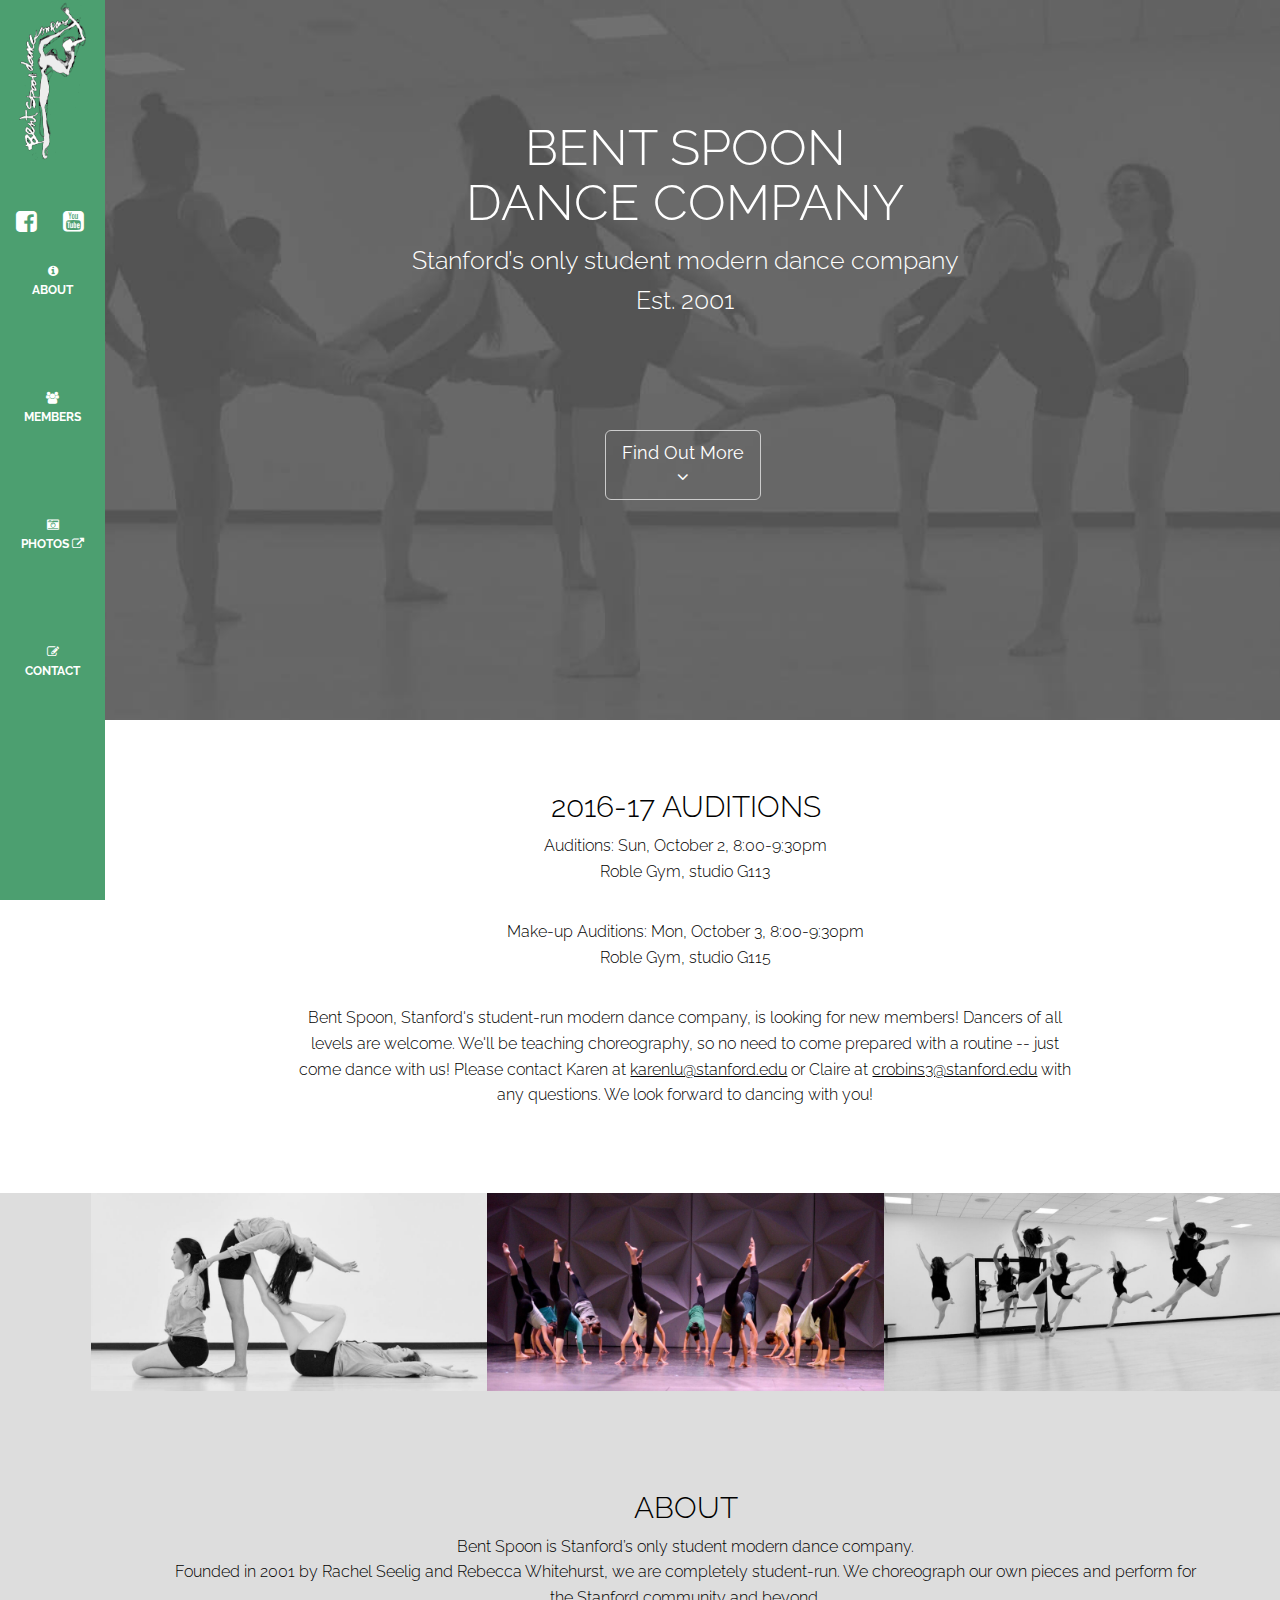
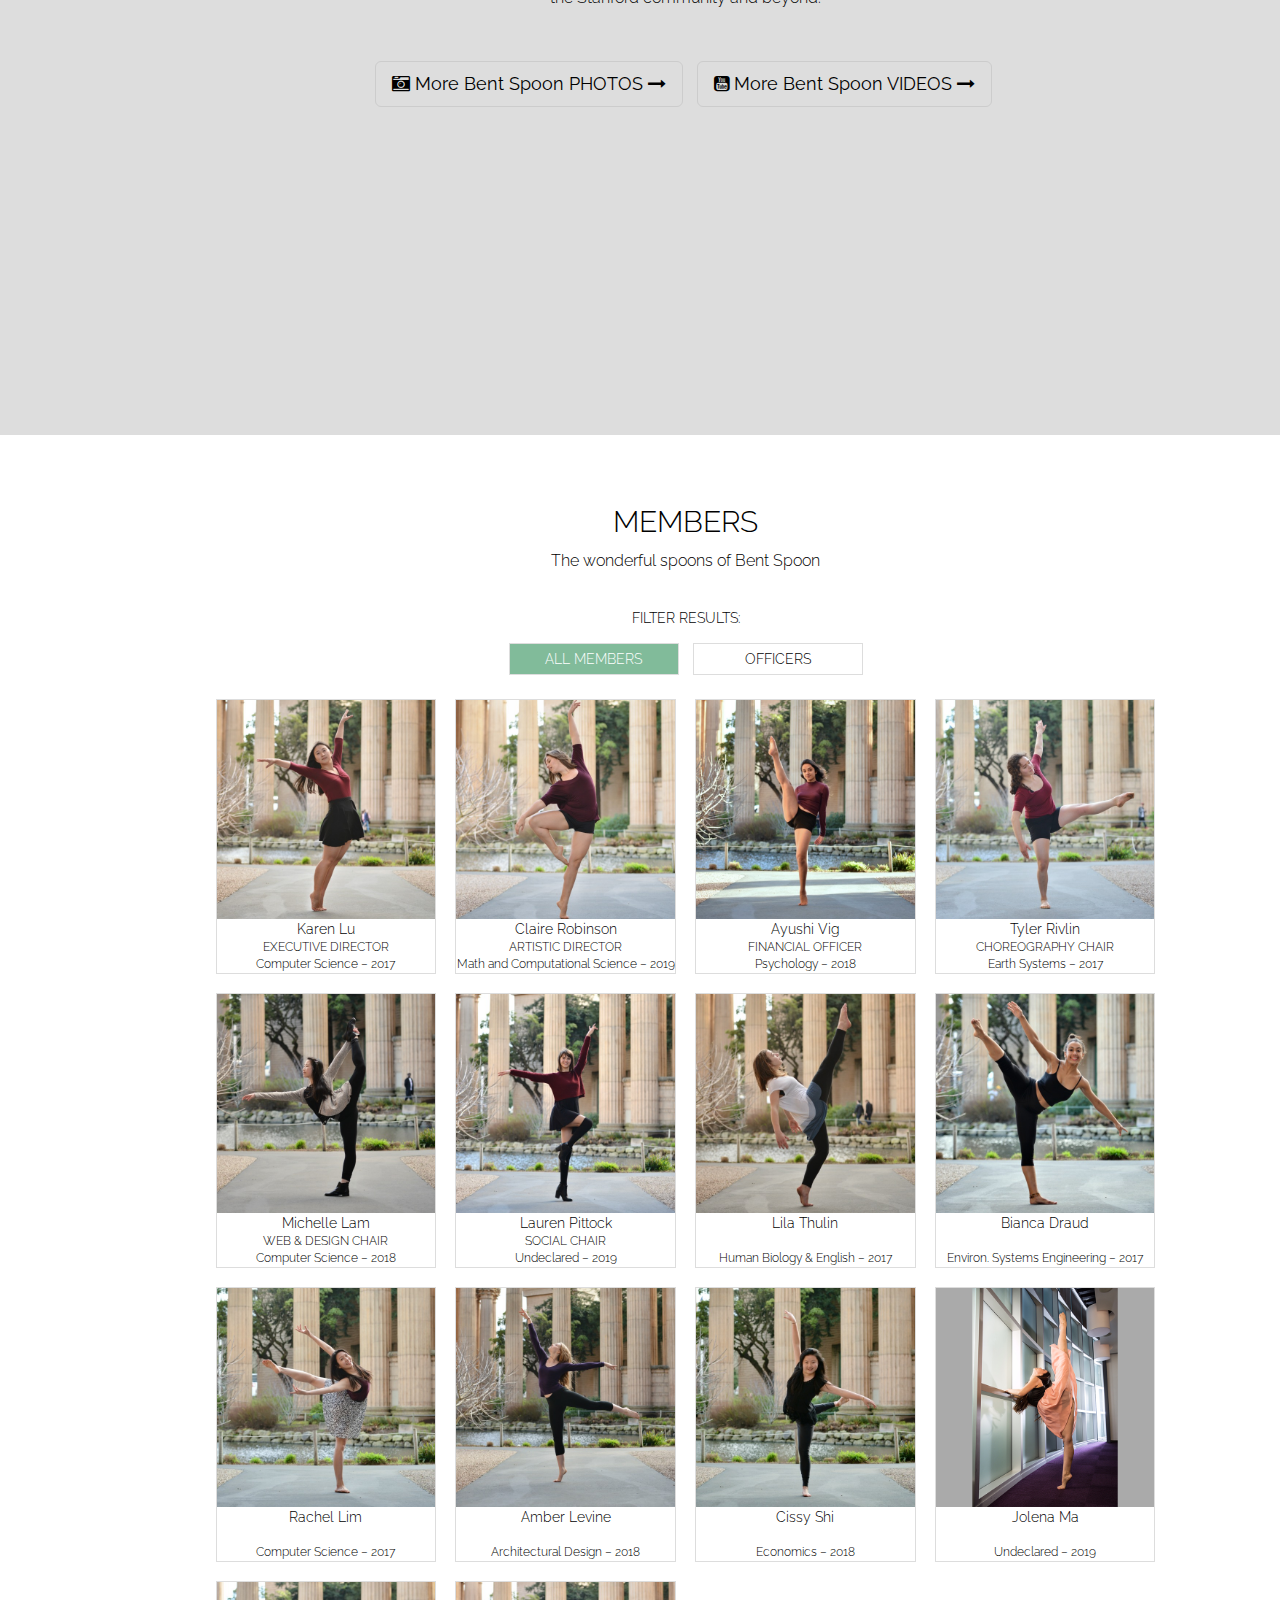
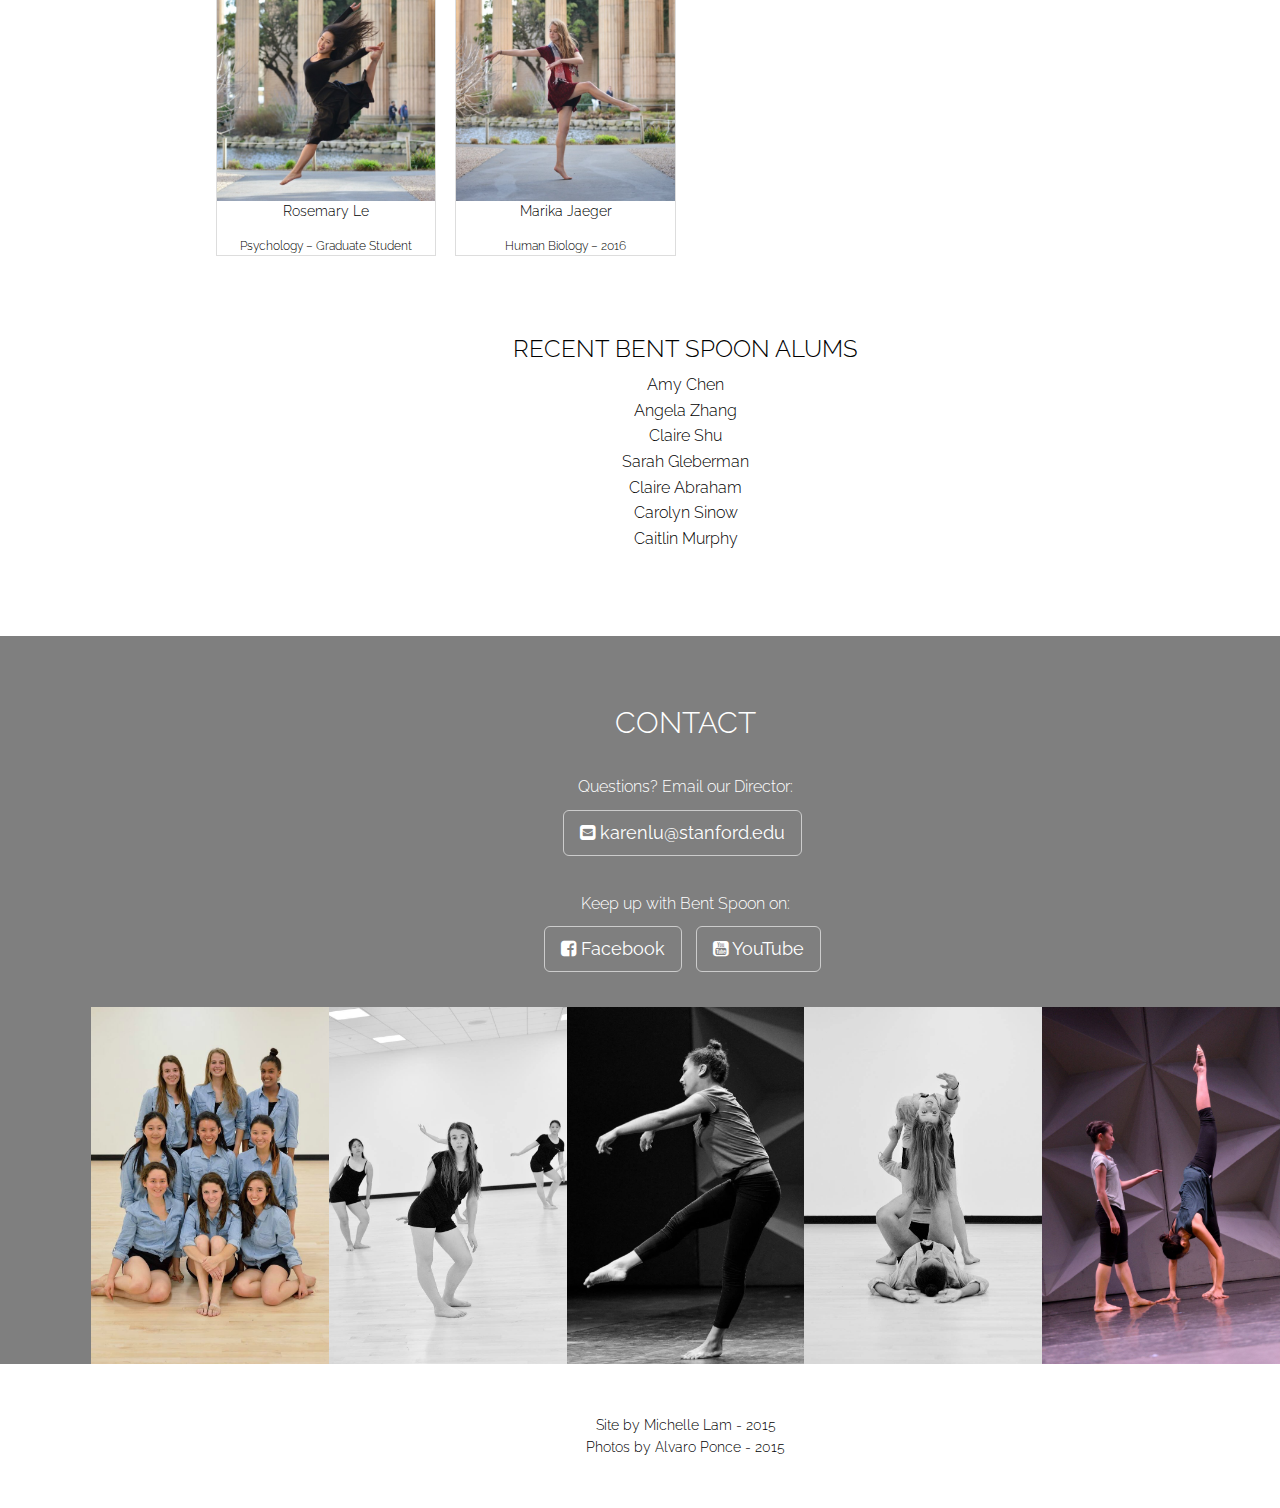
==== commit 0afe3509: "Updates Alumni section" ====
--- a/index.html
+++ b/index.html
@@ -350,7 +350,11 @@
                     Amy Chen<br>
                     Angela Zhang<br>
                     Claire Shu<br>
-                    Sarah Gleberman
+                    Sarah Gleberman<br>
+                    Claire Abraham<br>
+                    Carolyn Sinow<br>
+                    Caitlin Murphy<br>
+
                 </p>
         </div>
     </section>
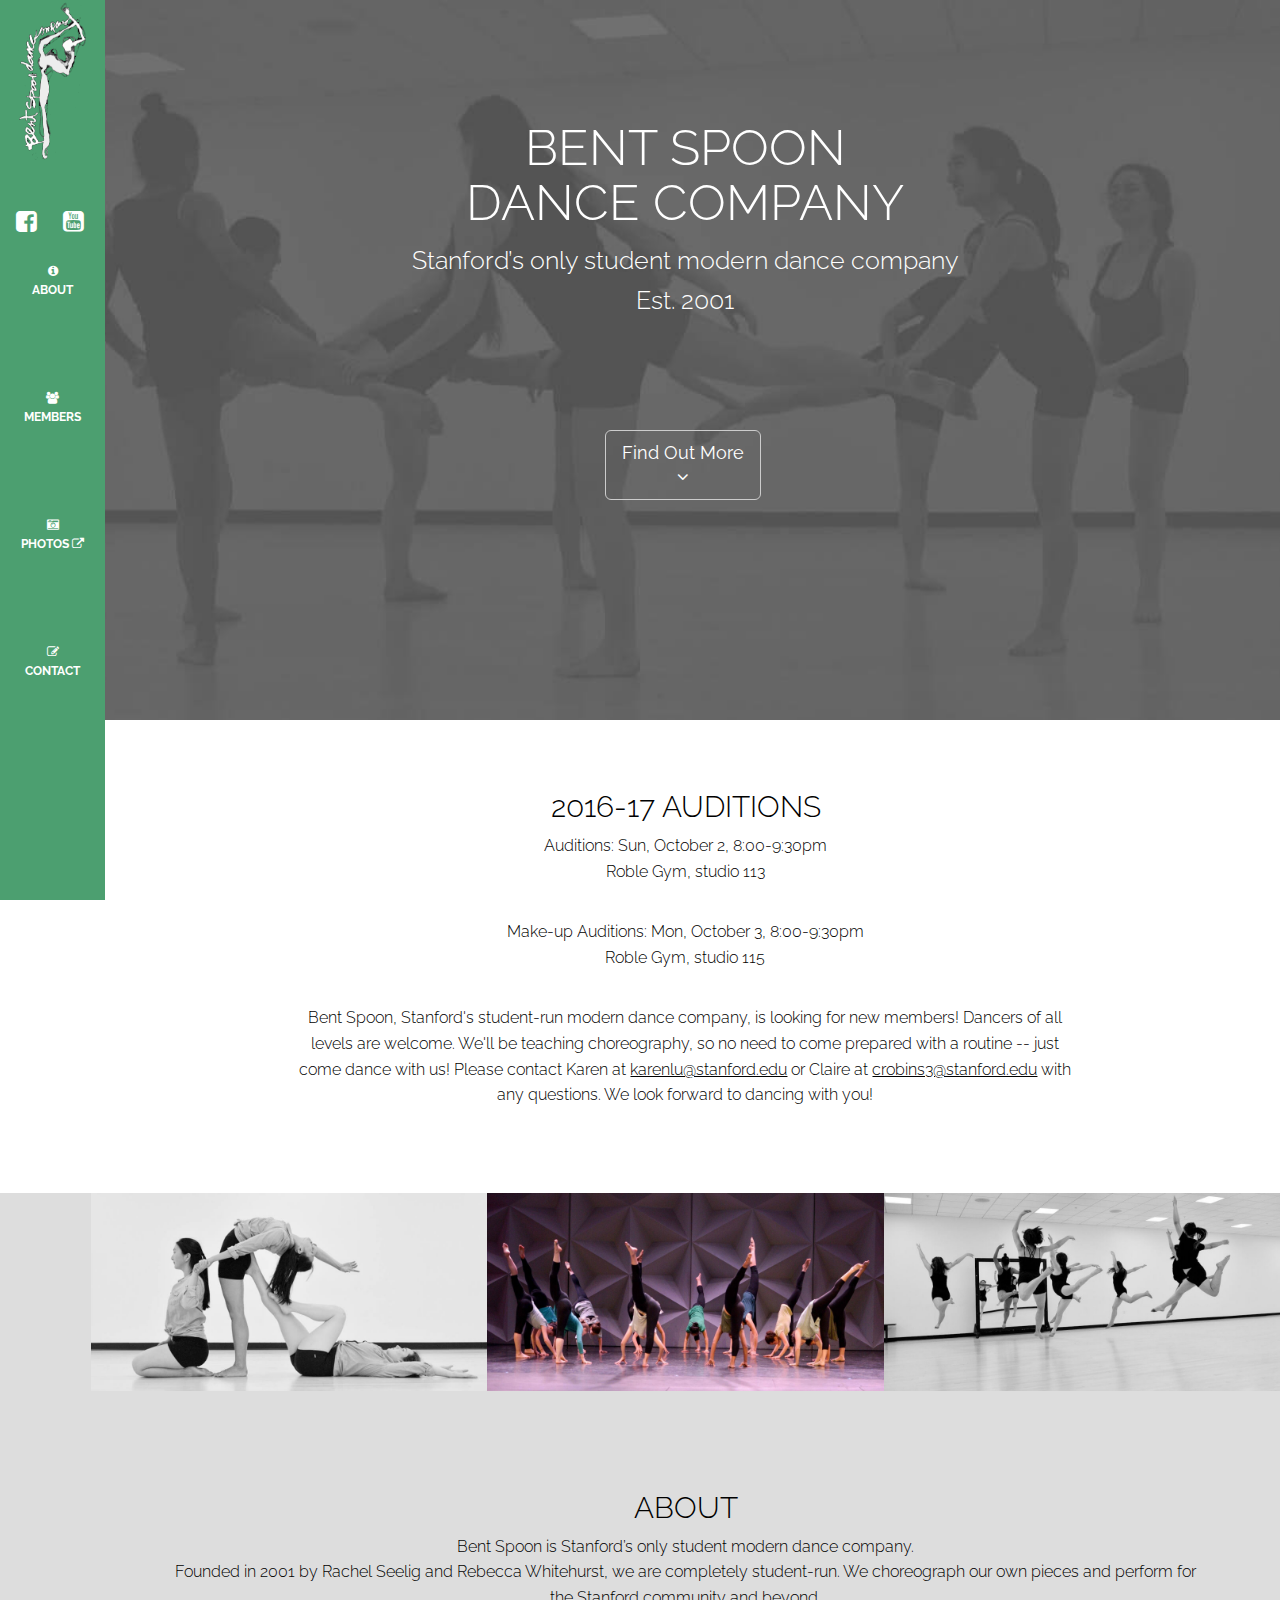
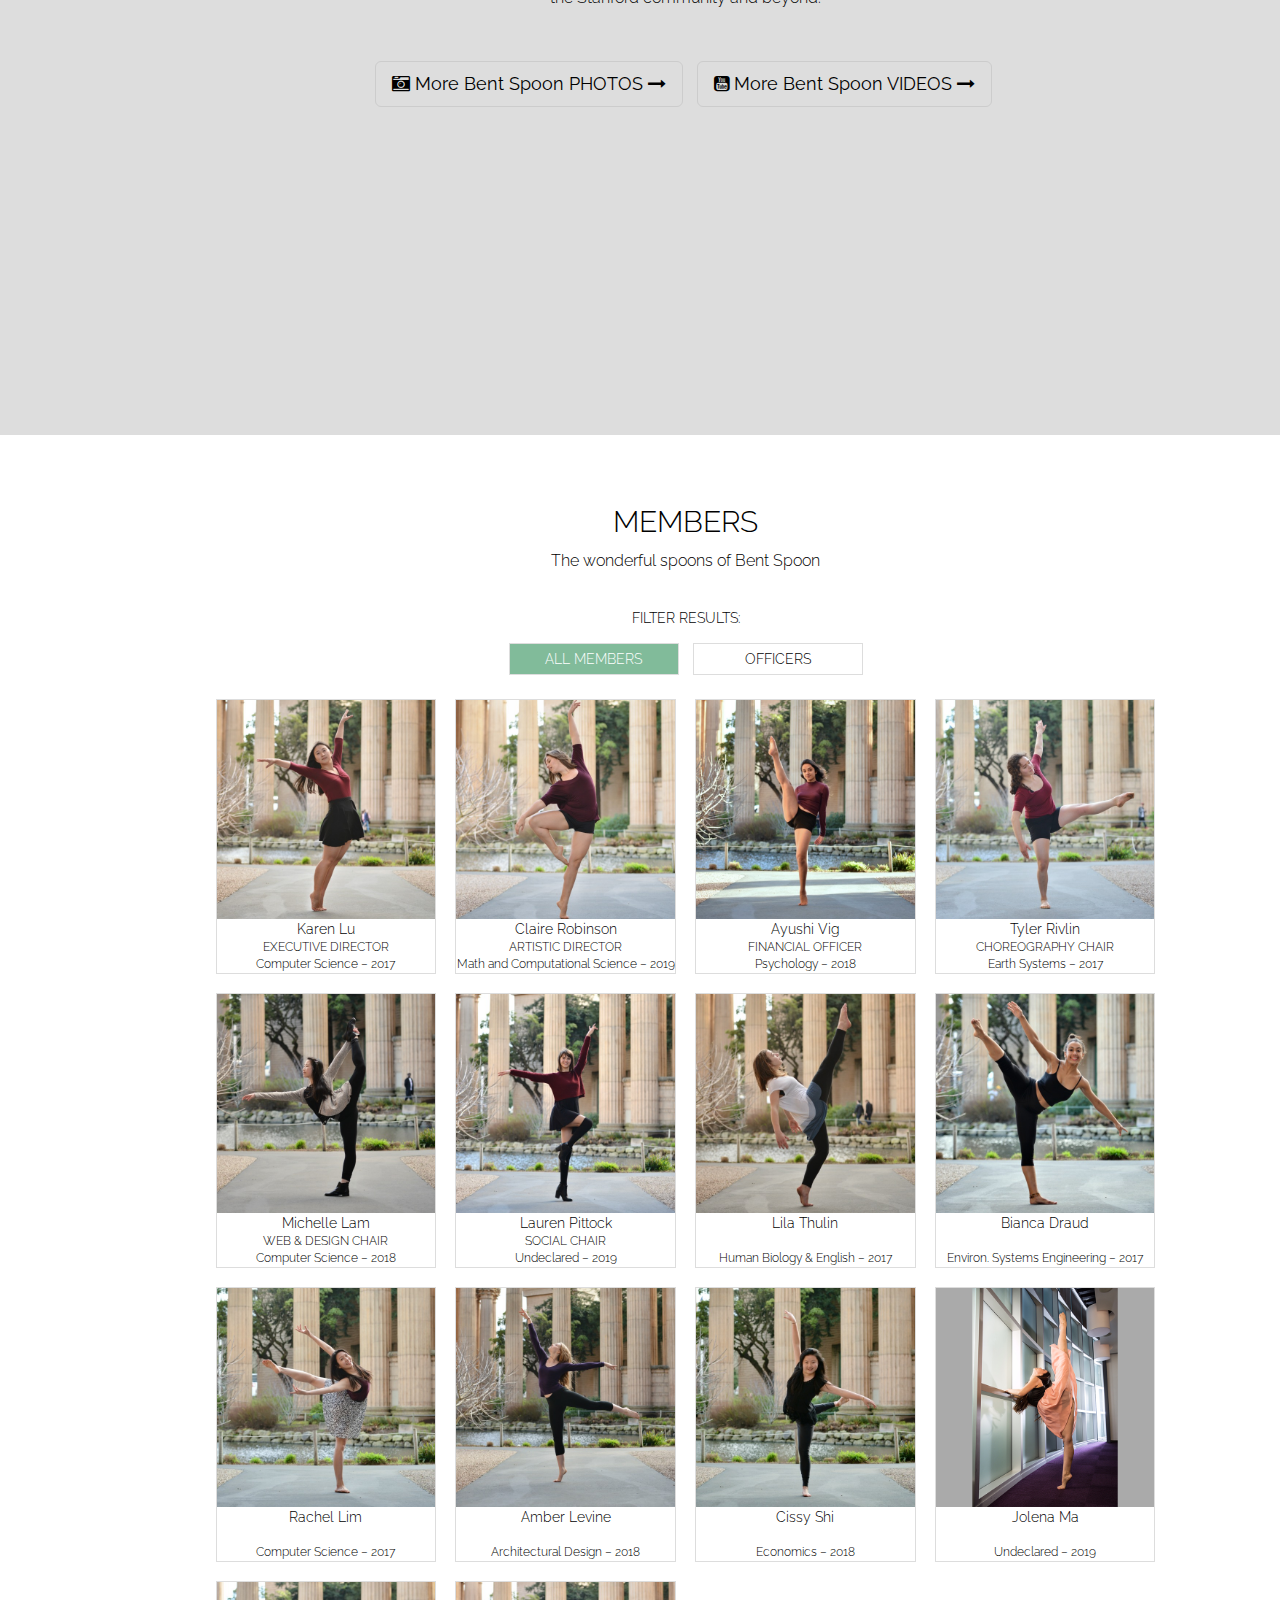
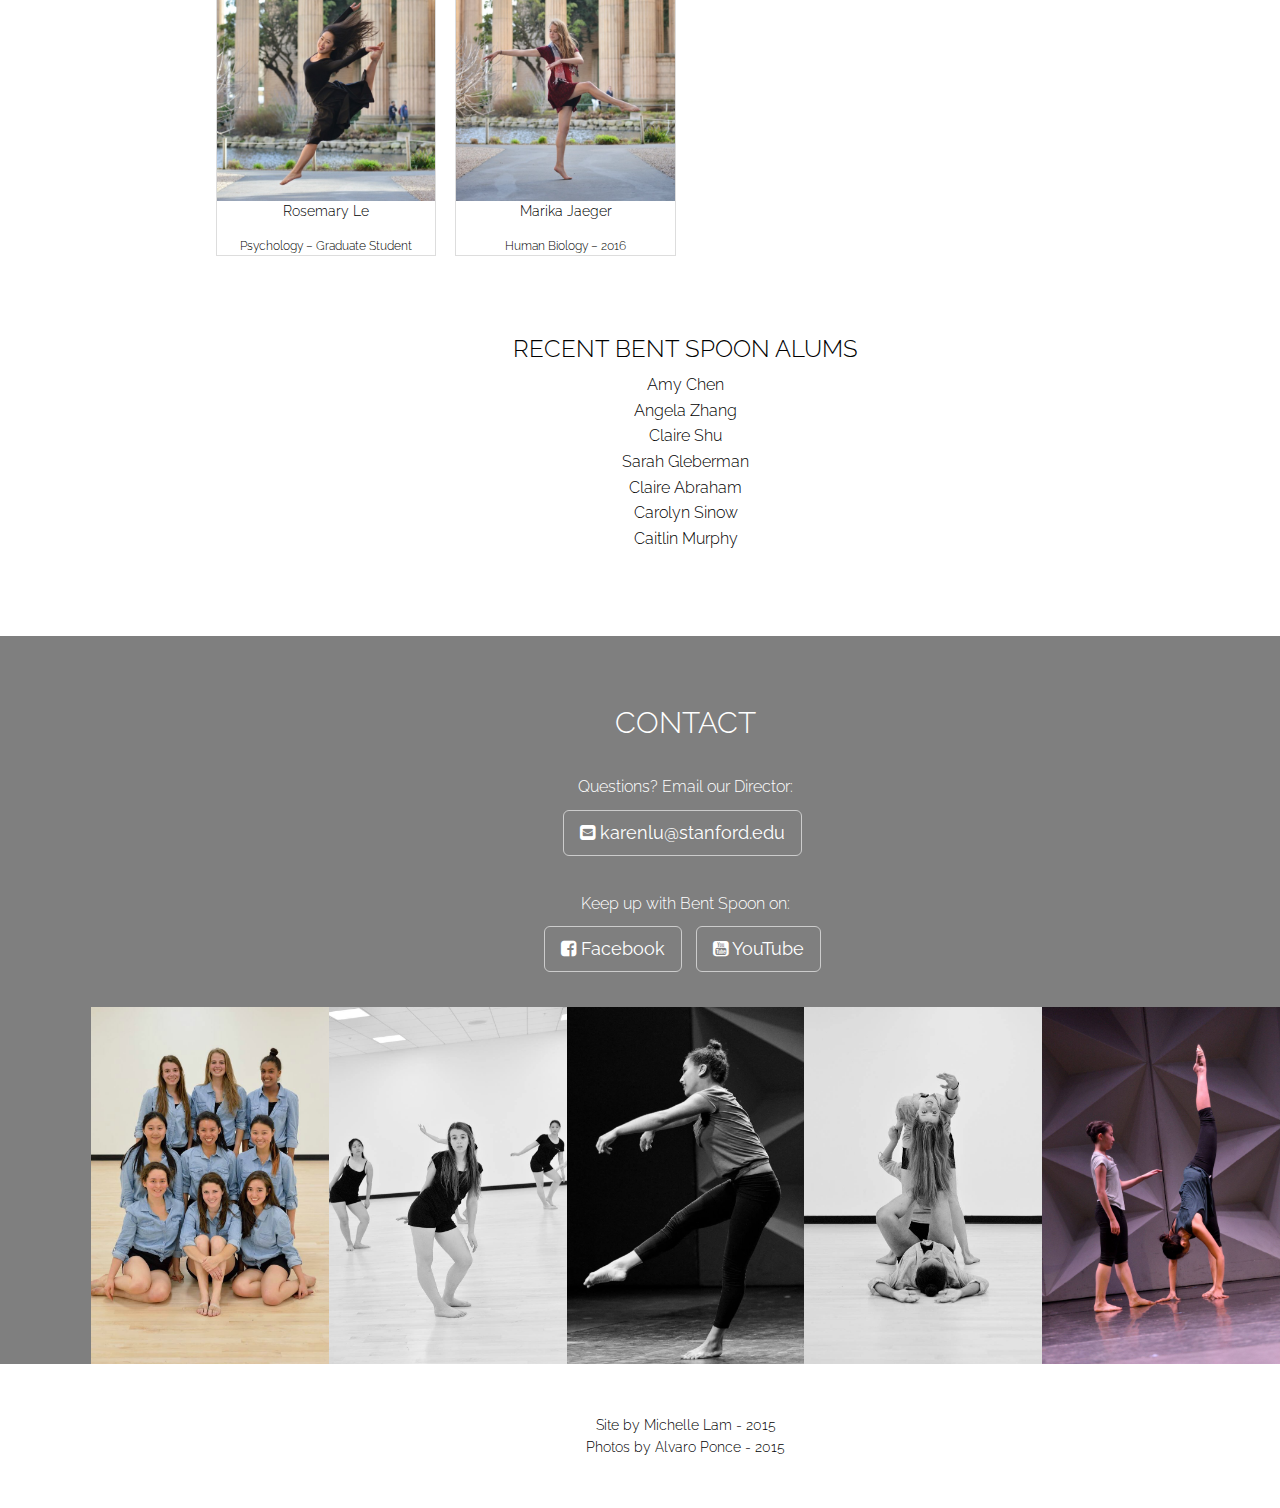
==== commit 643daa01: "Updates Auditions announcement" ====
--- a/index.html
+++ b/index.html
@@ -139,8 +139,8 @@
             <div class="row">
                 <div class="intro-body col-md-8 col-md-offset-2">
                     <!-- <img src="img/flier1.png" width="75%"></img> -->
-                    <p class="">Auditions: Sun, October 2, 8:00-9:30pm <br>Roble Gym, studio G113</p>
-                    <p class="">Make-up Auditions: Mon, October 3, 8:00-9:30pm <br>Roble Gym, studio G115</p>
+                    <p class="">Auditions: Sun, October 2, 8:00-9:30pm <br>Roble Gym, studio 113</p>
+                    <p class="">Make-up Auditions: Mon, October 3, 8:00-9:30pm <br>Roble Gym, studio 115</p>
                     <p class="">Bent Spoon, Stanford's student-run modern dance company, is looking for new members! Dancers of all levels are welcome. We'll be teaching choreography, so no need to come prepared with a routine -- just come dance with us! Please contact Karen at <a href="mailto:karenlu@stanford.edu">karenlu@stanford.edu</a> or Claire at <a href="mailto:crobins3@stanford.edu">crobins3@stanford.edu</a> with any questions. We look forward to dancing with you! </p>
                     <!-- <ul class="list-inline banner-social-buttons">
                         <li>
